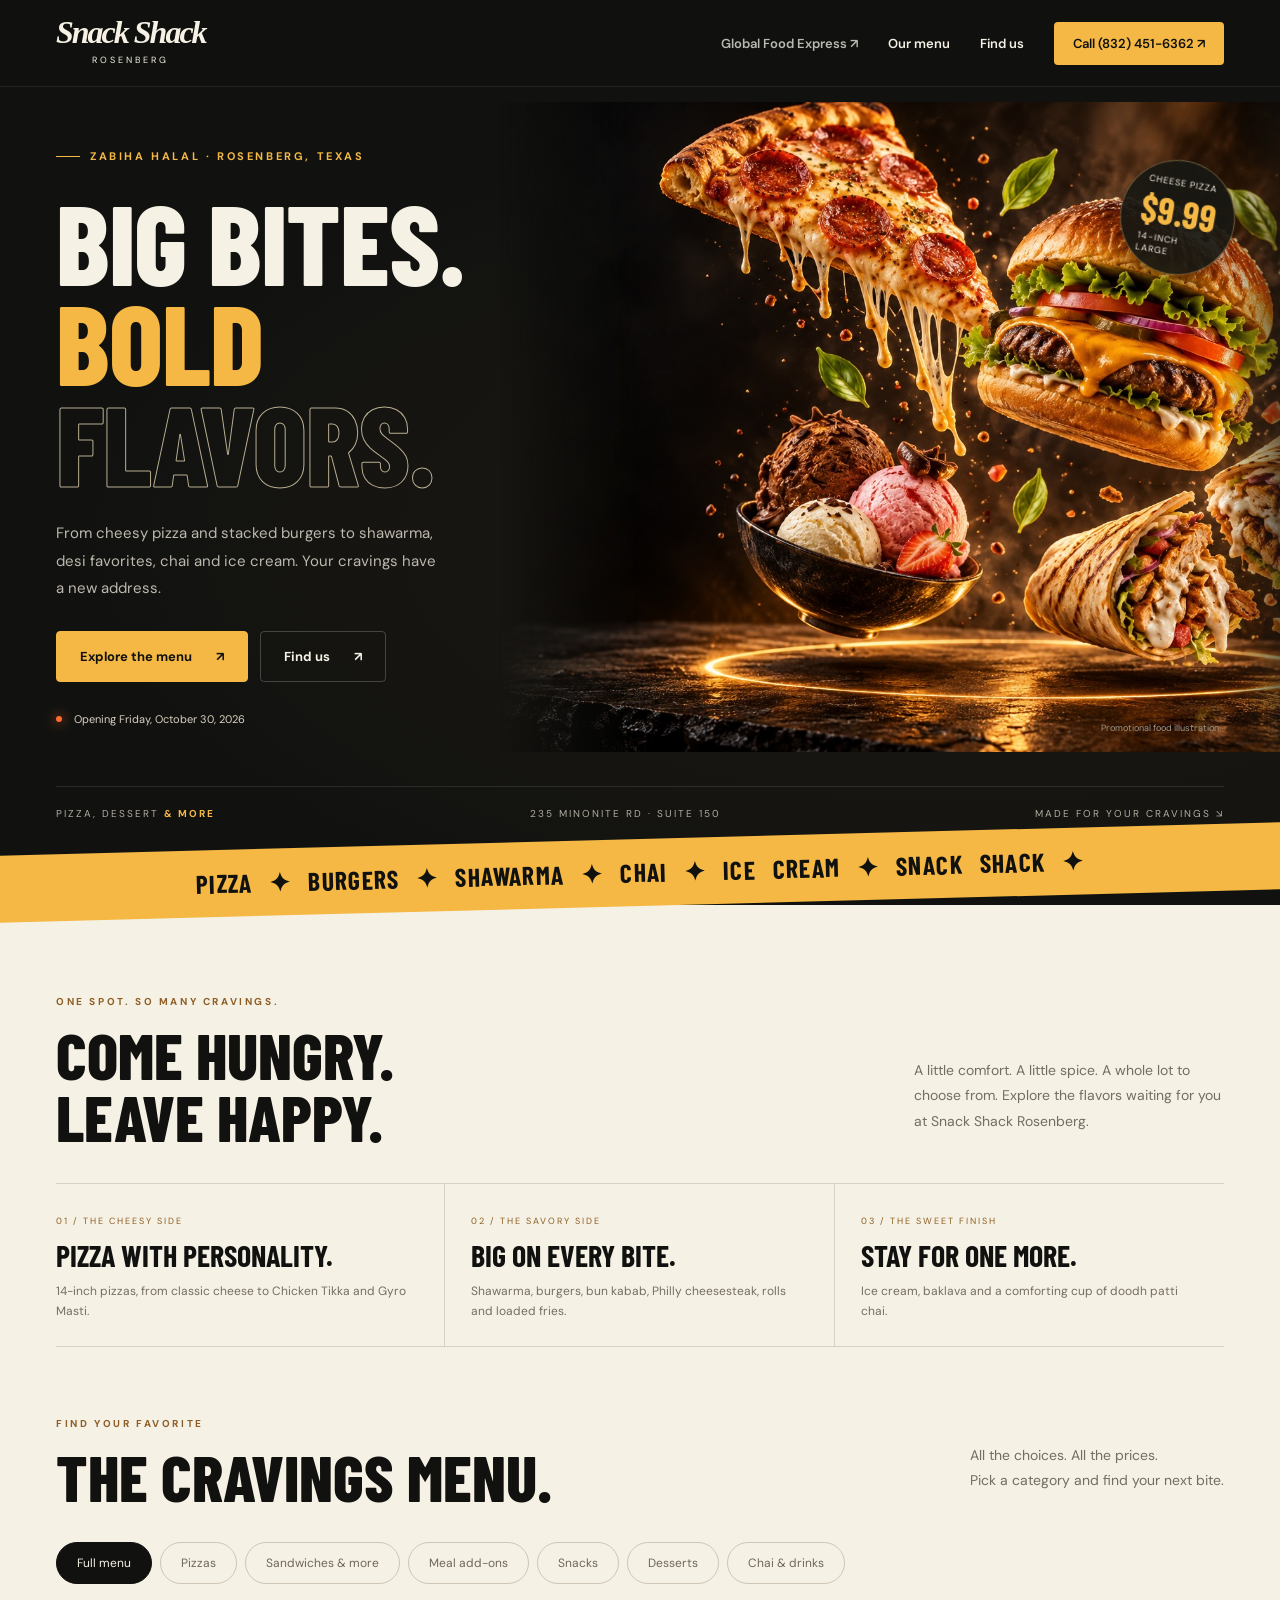
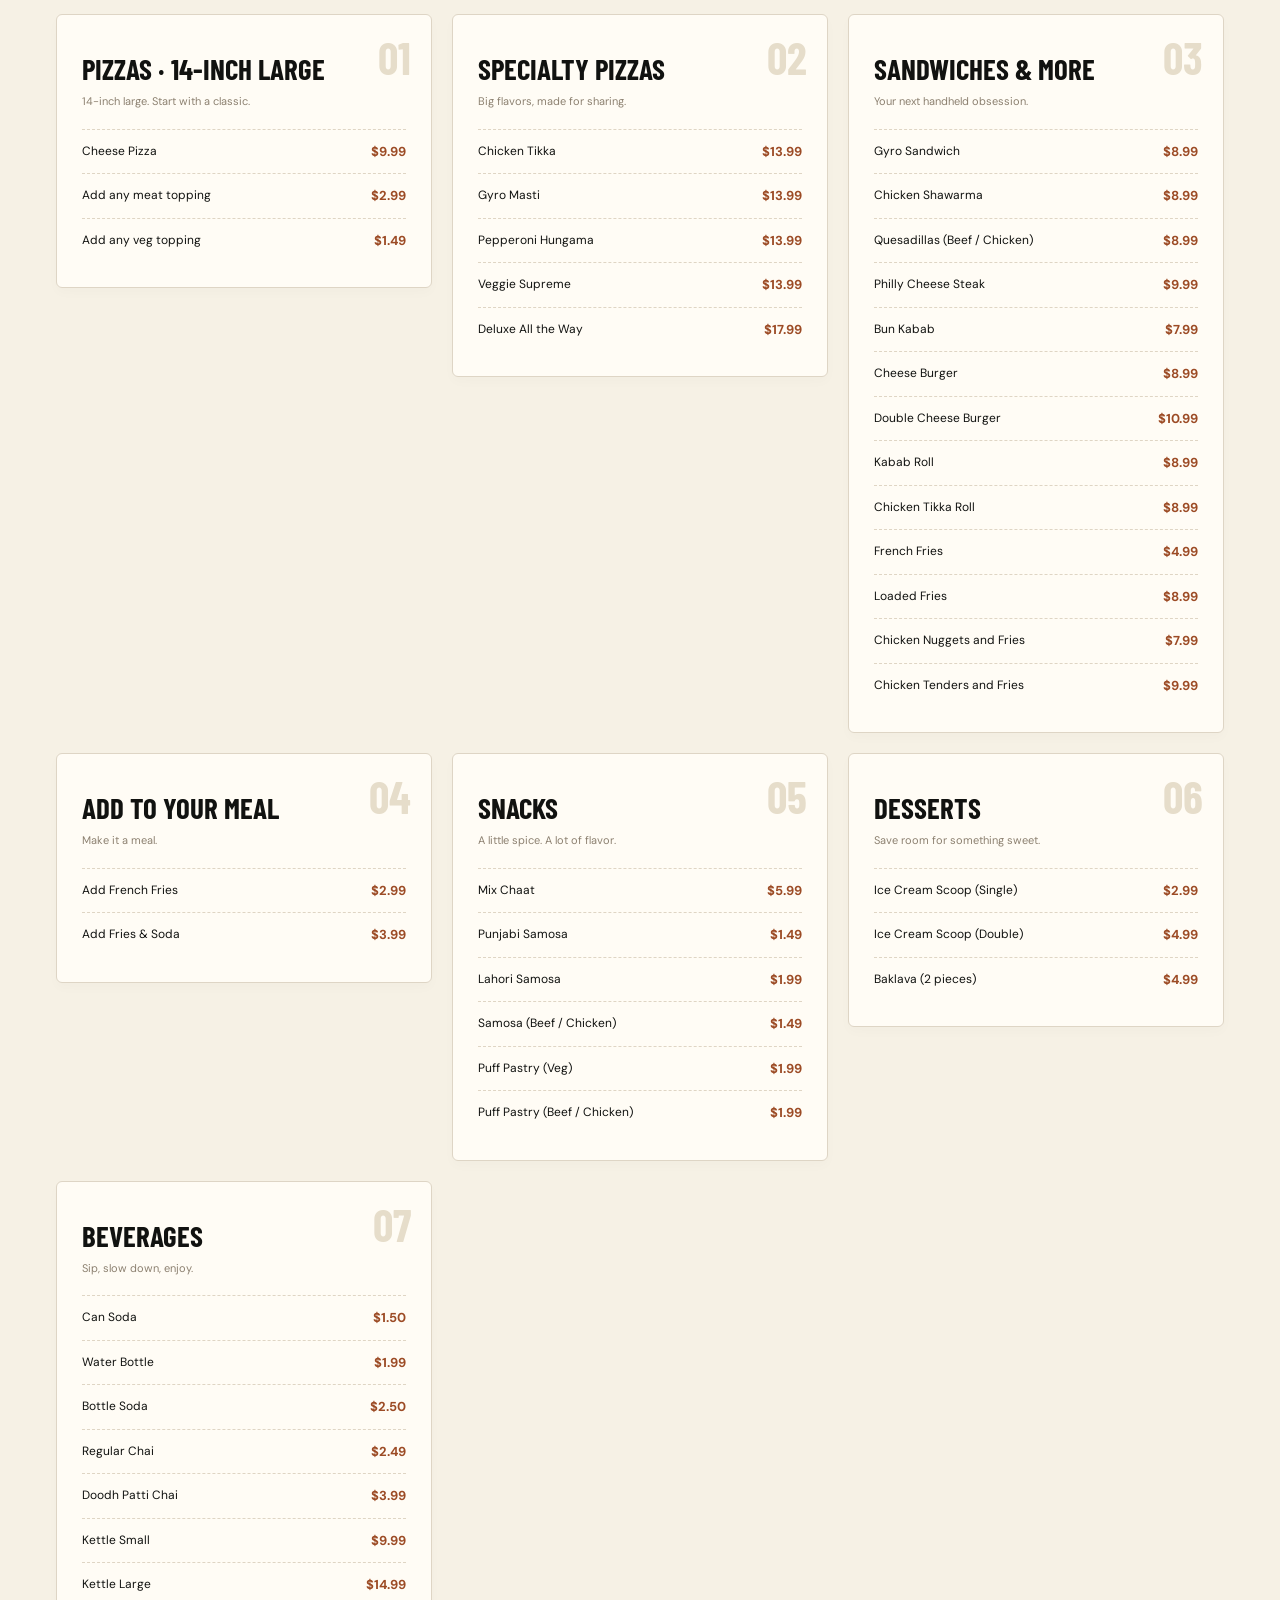
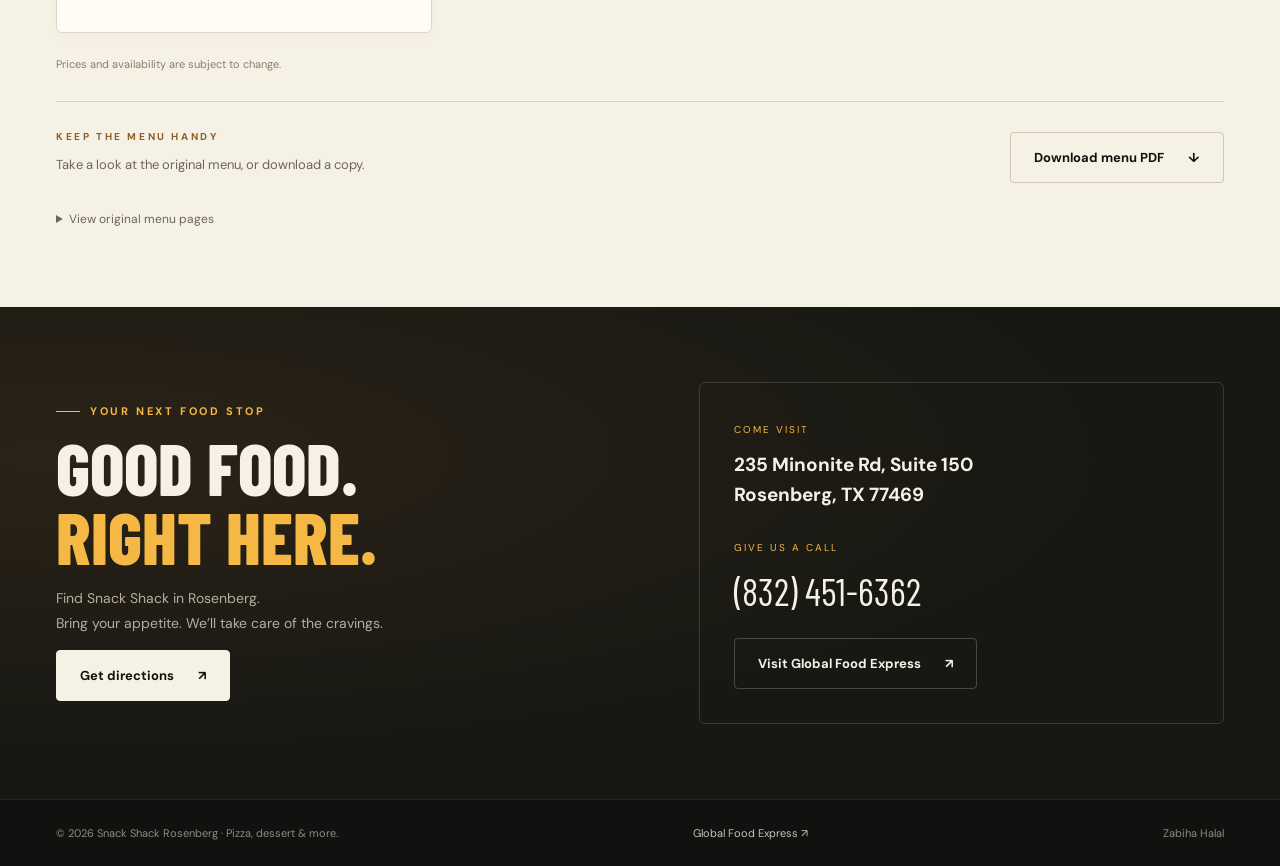
==== snackshack/index.html @ 3f856586 "Add files via upload" ====
<!doctype html><html lang="en"><head><meta charset="utf-8"><meta name="viewport" content="width=device-width,initial-scale=1"><meta name="theme-color" content="#111210"><title>Snack Shack Rosenberg | Pizza, Burgers, Shawarma & More</title><meta name="description" content="Explore Snack Shack Rosenberg: Zabiha Halal pizza, burgers, shawarma, desi snacks, chai and ice cream. View the full menu and prices at 235 Minonite Rd, Suite 150."><link rel="canonical" href="https://globalfoodexpress.com/snackshack/"><style>
@import url('https://fonts.googleapis.com/css2?family=Barlow+Condensed:wght@600;700;800;900&family=DM+Sans:wght@400;500;600;700&display=swap');
:root{--ink:#111210;--paper:#f6f1e5;--gold:#f5b844;--orange:#ff6b2c;--muted:#afa99d;--green:#174d38}*{box-sizing:border-box}html{scroll-behavior:smooth;scroll-padding-top:95px}body{overflow-x:clip;margin:0;background:var(--ink);color:var(--paper);font-family:'DM Sans',Arial,sans-serif}a{color:inherit;text-decoration:none}button{font:inherit}button,a{-webkit-tap-highlight-color:transparent}a:focus-visible,button:focus-visible{outline:3px solid var(--orange);outline-offset:4px}.wrap{max-width:1240px;margin:auto;padding:0 36px}.nav{position:sticky;top:0;z-index:20;background:#111210f5;border-bottom:1px solid #ffffff14;backdrop-filter:blur(15px)}.nav-in{height:86px;display:flex;align-items:center;justify-content:space-between;gap:24px}.brand{font-family:Georgia,serif;font-style:italic;font-weight:900;font-size:32px;line-height:.79;letter-spacing:-2px}.brand small{display:block;font:9px 'DM Sans',Arial;letter-spacing:3px;padding-top:9px;text-align:center}.nav-links{display:flex;align-items:center;gap:30px;font-size:13px;font-weight:600}.parent{color:#b8b9b0}.nav-order{background:var(--gold);color:var(--ink);padding:13px 19px;border-radius:4px}.hero{overflow:hidden;position:relative;min-height:710px;background:radial-gradient(ellipse at 75% 60%,#3b291a55,transparent 65%)}.hero-in{min-height:670px;display:grid;grid-template-columns:1fr 1.15fr;align-items:center;position:relative}.hero-copy{z-index:3;position:relative;padding:62px 0 60px;pointer-events:none}.hero-copy a{pointer-events:auto}.eyebrow{display:flex;align-items:center;gap:10px;font-size:11px;text-transform:uppercase;letter-spacing:2.6px;font-weight:700;color:var(--gold)}.eyebrow:before{content:'';width:24px;height:1px;background:currentColor}h1{font-family:'Barlow Condensed','Arial Narrow',Impact,sans-serif;font-size:clamp(72px,8.8vw,126px);font-weight:800;letter-spacing:-1px;line-height:.89;margin:28px 0}h1 em{color:var(--gold);font-style:normal}h1 .outline{color:transparent;-webkit-text-stroke:1px #fff0c8b3}.hero-copy>p{color:#bdb8ad;max-width:380px;font-size:15px;line-height:1.85;margin:24px 0 28px}.actions{display:flex;gap:12px;flex-wrap:wrap}.btn{display:inline-flex;align-items:center;justify-content:center;gap:24px;padding:16px 23px;font-weight:700;font-size:13px;border-radius:4px;border:1px solid #ffffff35;transition:transform .2s,background .2s}.btn:hover{transform:translateY(-3px)}.btn.primary{background:var(--gold);border-color:var(--gold);color:var(--ink)}.btn.light{background:var(--paper);color:var(--ink);border-color:var(--paper)}.hero-art{position:absolute;right:-95px;top:15px;width:820px;height:650px;margin:0;z-index:1;perspective:1000px}.hero-art img{width:100%;height:100%;object-fit:cover;mask-image:linear-gradient(to right,transparent,black 17%,black 88%,transparent);-webkit-mask-image:linear-gradient(to right,transparent,black 17%,black 88%,transparent);transition:transform .4s;will-change:transform}.hero-art figcaption{position:absolute;bottom:18px;right:100px;font-size:9px;color:#9e9688}.price-badge{position:absolute;right:84px;top:58px;border:1px solid #d6b77b66;background:#171712ed;padding:17px 20px;border-radius:50%;width:115px;height:115px;display:flex;align-items:center;justify-content:center;flex-direction:column;transform:rotate(10deg);z-index:4;box-shadow:0 16px 35px #0006}.price-badge small{font-size:9px;letter-spacing:1px;text-transform:uppercase}.price-badge b{font-family:'Barlow Condensed',Impact;font-size:38px;color:var(--gold)}.opening{display:flex;gap:12px;align-items:center;margin-top:30px;color:#d8d0bf;font-size:11px}.opening i{display:inline-block;width:6px;height:6px;border-radius:50%;background:var(--orange);box-shadow:0 0 12px #ff6b2c}.hero-bottom{display:flex;justify-content:space-between;border-top:1px solid #ffffff1a;padding:20px 0;color:#b1ac9f;font-size:10px;letter-spacing:2px;text-transform:uppercase}.hero-bottom strong{color:var(--gold)}.ticker{overflow:hidden;white-space:nowrap;background:var(--gold);color:var(--ink);padding:17px 0;transform:rotate(-1.5deg) scale(1.03);position:relative;z-index:4;font-family:'Barlow Condensed',Impact,sans-serif;font-size:25px;font-weight:700;word-spacing:10px;letter-spacing:1px}.ticker span{display:inline-block;min-width:100%;text-align:center}.intro{padding:90px 0 70px;background:var(--paper);color:var(--ink)}.section-head{display:flex;align-items:end;justify-content:space-between;gap:40px;margin-bottom:35px}.kicker{font-size:10px;letter-spacing:2.6px;text-transform:uppercase;color:#8d5e25;font-weight:700}.section-head h2,.visit h2{font-family:'Barlow Condensed',Impact,sans-serif;font-size:65px;font-weight:800;line-height:.96;margin:15px 0 0;text-transform:uppercase}.section-head>p{max-width:310px;color:#736d62;font-size:14px;line-height:1.8}.feature-strip{display:grid;grid-template-columns:repeat(3,1fr);border-top:1px solid #d8d0c2;border-bottom:1px solid #d8d0c2}.feature{padding:24px 26px;border-right:1px solid #d8d0c2}.feature:first-child{padding-left:0}.feature:last-child{border:0}.feature small{color:#8d5e25;letter-spacing:2px;font-size:9px}.feature h3{font-family:'Barlow Condensed',Impact;font-size:30px;margin:8px 0}.feature p{font-size:12px;color:#756e62;line-height:1.7;margin:0}.menu{background:var(--paper);color:var(--ink);padding:0 0 80px}.filters{display:flex;gap:8px;overflow:auto;padding:0 0 30px}.filter{border:1px solid #cfc6b5;white-space:nowrap;padding:12px 20px;border-radius:30px;color:#6e665a;background:transparent;cursor:pointer;font-size:12px}.filter.active{background:var(--ink);color:var(--paper);border-color:var(--ink)}.menu-grid{display:grid;grid-template-columns:repeat(3,minmax(0,1fr));gap:20px;align-items:start}.menu-card{border:1px solid #ded5c5;background:#fffcf5;padding:25px;border-radius:6px;position:relative;box-shadow:0 5px 12px #4b382805;transition:transform .25s,box-shadow .25s}.menu-card:hover{transform:translateY(-4px);box-shadow:0 16px 32px #4b382810}.card-num{font-family:'Barlow Condensed',Impact;font-size:45px;color:#e6ddca;font-weight:700;position:absolute;right:20px;top:15px}.menu-card h3{font-family:'Barlow Condensed',Impact,sans-serif;font-size:29px;line-height:1;margin:14px 40px 10px 0;text-transform:uppercase;position:relative}.card-sub{font-size:11px;color:#8c8070;margin:0 0 18px;line-height:1.6}.dish{display:flex;justify-content:space-between;gap:12px;padding:12px 0;border-top:1px dashed #dfd5c4;font-size:12px;line-height:1.5}.dish b{white-space:nowrap;color:#9c4b25;font-size:13px}.menu-note{font-size:11px;color:#8a7e6b;margin-top:24px}.originals{display:flex;align-items:center;justify-content:space-between;gap:24px;border-top:1px solid #d8d0c2;padding-top:28px;margin-top:30px}.originals p{font-size:13px;color:#6c655a}.originals .btn{border-color:#cfc6b5;color:var(--ink)}details{margin-top:25px}summary{font-size:12px;color:#6c655a;cursor:pointer}details img{width:100%;margin-top:20px;border-radius:6px}.visit{padding:75px 0;background:radial-gradient(ellipse at 5% 30%,#3e2c1b88,transparent 60%),#171813}.visit-grid{display:grid;grid-template-columns:1.1fr 1fr;gap:65px;align-items:center}.visit h2{font-size:72px}.visit h2 em{font-style:normal;color:var(--gold)}.visit p{color:#b4aea1;line-height:1.8;font-size:14px}.visit-details{padding:34px;border:1px solid #ffffff25;border-radius:6px}.visit-details small{color:var(--gold);font-size:10px;letter-spacing:2px;text-transform:uppercase}.visit-details h3{font-size:19px;line-height:1.6;margin:12px 0 24px}.visit-details .phone{font-family:'Barlow Condensed',Impact;font-size:38px;color:var(--paper);display:block;margin:12px 0 24px}.footer{padding:26px 0;border-top:1px solid #ffffff15}.footer-in{display:flex;justify-content:space-between;gap:24px;color:#8e8a7f;font-size:11px}.footer a{color:#c7c1b4}.mobile-order{display:none}[hidden]{display:none!important}@media(min-width:1500px){.hero-art{right:-55px}}@media(max-width:1000px){.hero-art{right:-210px;opacity:.8}.hero-copy{max-width:440px}.menu-grid{grid-template-columns:repeat(2,minmax(0,1fr))}.nav-links{gap:18px}.hero-in{min-height:640px}}@media(max-width:650px){.wrap{padding:0 22px}.nav-in{height:73px}.brand{font-size:27px}.nav-links>a:not(.nav-order){display:none}.nav-order{padding:11px 14px;font-size:11px}.hero{min-height:0}.hero-in{display:block;min-height:950px}.hero-copy{padding:40px 0 0;max-width:100%}.eyebrow{font-size:9px;letter-spacing:2px}h1{font-size:clamp(60px,18vw,74px);margin:23px 0;max-width:100%;white-space:nowrap}.hero-copy>p{max-width:300px;font-size:13px;margin:20px 0}.btn{padding:14px 18px;font-size:12px;gap:16px}.opening{margin-top:22px;font-size:10px}.hero-art{width:590px;height:450px;right:-126px;top:480px;opacity:1}.hero-art img{mask-image:linear-gradient(to bottom,transparent,black 15%,black 87%,transparent);-webkit-mask-image:linear-gradient(to bottom,transparent,black 15%,black 87%,transparent)}.price-badge{right:112px;top:66px;width:88px;height:88px;padding:12px}.price-badge b{font-size:29px}.price-badge small{font-size:7px}.hero-art figcaption{bottom:20px;right:140px}.hero-bottom{gap:15px;font-size:8px;letter-spacing:1px;padding:20px 0}.ticker{font-size:20px;padding:13px 0}.intro{padding:63px 0 40px}.section-head{display:block;margin-bottom:25px}.section-head h2{font-size:52px}.section-head>p{font-size:13px;max-width:100%;margin-top:20px}.feature-strip{grid-template-columns:1fr}.feature{border-right:0;border-bottom:1px solid #d8d0c2;padding:20px 0}.feature h3{font-size:27px}.feature p{font-size:12px}.menu-grid{grid-template-columns:1fr;gap:16px}.menu-card{padding:23px}.dish{font-size:13px}.originals{display:block}.originals .btn{margin-top:10px}.visit{padding:55px 0}.visit-grid{grid-template-columns:1fr;gap:25px}.visit h2{font-size:60px}.visit-details{padding:25px}.footer{padding-bottom:80px}.footer-in{display:block;line-height:2}.mobile-order{display:flex;position:fixed;bottom:0;left:0;right:0;background:var(--gold);z-index:25;justify-content:center;gap:15px;align-items:center;padding:16px;font-size:14px;font-weight:bold;color:var(--ink);padding-bottom:max(16px,env(safe-area-inset-bottom))}}@media(prefers-reduced-motion:reduce){*{scroll-behavior:auto!important;transition:none!important;animation:none!important}}
</style></head><body><header class="nav"><div class="wrap nav-in"><a class="brand" href="#" aria-label="Snack Shack Rosenberg home">Snack Shack<small>ROSENBERG</small></a><nav class="nav-links" aria-label="Main navigation"><a class="parent" href="/">Global Food Express ↗</a><a href="#menu">Our menu</a><a href="#visit">Find us</a><a class="nav-order" href="tel:+18324516362">Call (832) 451-6362 ↗</a></nav></div></header><main><section class="hero"><div class="wrap"><div class="hero-in"><div class="hero-copy"><div class="eyebrow">Zabiha Halal · Rosenberg, Texas</div><h1>BIG BITES.<br><em>BOLD</em><br><span class="outline">FLAVORS.</span></h1><p>From cheesy pizza and stacked burgers to shawarma, desi favorites, chai and ice cream. Your cravings have a new address.</p><div class="actions"><a class="btn primary" href="#menu">Explore the menu <span>↗</span></a><a class="btn" href="#visit">Find us <span>↗</span></a></div><div class="opening"><i></i> Opening Friday, October 30, 2026</div></div><figure class="hero-art" id="food-scene"><img src="assets/hero-illusion.jpg" alt="Promotional artwork of pizza, a cheeseburger, shawarma and ice cream floating above a glowing ring"><div class="price-badge"><small>Cheese pizza</small><b>$9.99</b><small>14-inch large</small></div><figcaption>Promotional food illustration</figcaption></figure></div><div class="hero-bottom"><span>Pizza, dessert <strong>& more</strong></span><span>235 Minonite Rd · Suite 150</span><span>Made for your cravings ↘</span></div></div></section><div class="ticker" aria-hidden="true"><span>PIZZA ✦ BURGERS ✦ SHAWARMA ✦ CHAI ✦ ICE CREAM ✦ SNACK SHACK ✦</span></div><section class="intro"><div class="wrap"><div class="section-head"><div><div class="kicker">One spot. So many cravings.</div><h2>COME HUNGRY.<br>LEAVE HAPPY.</h2></div><p>A little comfort. A little spice. A whole lot to choose from. Explore the flavors waiting for you at Snack Shack Rosenberg.</p></div><div class="feature-strip"><div class="feature"><small>01 / THE CHEESY SIDE</small><h3>PIZZA WITH PERSONALITY.</h3><p>14-inch pizzas, from classic cheese to Chicken Tikka and Gyro Masti.</p></div><div class="feature"><small>02 / THE SAVORY SIDE</small><h3>BIG ON EVERY BITE.</h3><p>Shawarma, burgers, bun kabab, Philly cheesesteak, rolls and loaded fries.</p></div><div class="feature"><small>03 / THE SWEET FINISH</small><h3>STAY FOR ONE MORE.</h3><p>Ice cream, baklava and a comforting cup of doodh patti chai.</p></div></div></div></section><section class="menu" id="menu"><div class="wrap"><div class="section-head"><div><div class="kicker">Find your favorite</div><h2>THE CRAVINGS MENU.</h2></div><p>All the choices. All the prices.<br>Pick a category and find your next bite.</p></div><div class="filters" aria-label="Filter menu"><button type="button" class="filter active" data-filter="all" aria-pressed="true">Full menu</button><button type="button" class="filter " data-filter="pizza" aria-pressed="false">Pizzas</button><button type="button" class="filter " data-filter="sandwich" aria-pressed="false">Sandwiches & more</button><button type="button" class="filter " data-filter="sides" aria-pressed="false">Meal add-ons</button><button type="button" class="filter " data-filter="snacks" aria-pressed="false">Snacks</button><button type="button" class="filter " data-filter="dessert" aria-pressed="false">Desserts</button><button type="button" class="filter " data-filter="drinks" aria-pressed="false">Chai & drinks</button></div><div class="menu-grid"><article class="menu-card" data-category="pizza"><div class="card-num">01</div><h3>Pizzas · 14-inch large</h3><p class="card-sub">14-inch large. Start with a classic.</p><div class="dish-list"><div class="dish"><span>Cheese Pizza</span><b>$9.99</b></div><div class="dish"><span>Add any meat topping</span><b>$2.99</b></div><div class="dish"><span>Add any veg topping</span><b>$1.49</b></div></div></article><article class="menu-card" data-category="pizza"><div class="card-num">02</div><h3>Specialty Pizzas</h3><p class="card-sub">Big flavors, made for sharing.</p><div class="dish-list"><div class="dish"><span>Chicken Tikka</span><b>$13.99</b></div><div class="dish"><span>Gyro Masti</span><b>$13.99</b></div><div class="dish"><span>Pepperoni Hungama</span><b>$13.99</b></div><div class="dish"><span>Veggie Supreme</span><b>$13.99</b></div><div class="dish"><span>Deluxe All the Way</span><b>$17.99</b></div></div></article><article class="menu-card" data-category="sandwich"><div class="card-num">03</div><h3>Sandwiches &amp; More</h3><p class="card-sub">Your next handheld obsession.</p><div class="dish-list"><div class="dish"><span>Gyro Sandwich</span><b>$8.99</b></div><div class="dish"><span>Chicken Shawarma</span><b>$8.99</b></div><div class="dish"><span>Quesadillas (Beef / Chicken)</span><b>$8.99</b></div><div class="dish"><span>Philly Cheese Steak</span><b>$9.99</b></div><div class="dish"><span>Bun Kabab</span><b>$7.99</b></div><div class="dish"><span>Cheese Burger</span><b>$8.99</b></div><div class="dish"><span>Double Cheese Burger</span><b>$10.99</b></div><div class="dish"><span>Kabab Roll</span><b>$8.99</b></div><div class="dish"><span>Chicken Tikka Roll</span><b>$8.99</b></div><div class="dish"><span>French Fries</span><b>$4.99</b></div><div class="dish"><span>Loaded Fries</span><b>$8.99</b></div><div class="dish"><span>Chicken Nuggets and Fries</span><b>$7.99</b></div><div class="dish"><span>Chicken Tenders and Fries</span><b>$9.99</b></div></div></article><article class="menu-card" data-category="sides"><div class="card-num">04</div><h3>Add to Your Meal</h3><p class="card-sub">Make it a meal.</p><div class="dish-list"><div class="dish"><span>Add French Fries</span><b>$2.99</b></div><div class="dish"><span>Add Fries &amp; Soda</span><b>$3.99</b></div></div></article><article class="menu-card" data-category="snacks"><div class="card-num">05</div><h3>Snacks</h3><p class="card-sub">A little spice. A lot of flavor.</p><div class="dish-list"><div class="dish"><span>Mix Chaat</span><b>$5.99</b></div><div class="dish"><span>Punjabi Samosa</span><b>$1.49</b></div><div class="dish"><span>Lahori Samosa</span><b>$1.99</b></div><div class="dish"><span>Samosa (Beef / Chicken)</span><b>$1.49</b></div><div class="dish"><span>Puff Pastry (Veg)</span><b>$1.99</b></div><div class="dish"><span>Puff Pastry (Beef / Chicken)</span><b>$1.99</b></div></div></article><article class="menu-card" data-category="dessert"><div class="card-num">06</div><h3>Desserts</h3><p class="card-sub">Save room for something sweet.</p><div class="dish-list"><div class="dish"><span>Ice Cream Scoop (Single)</span><b>$2.99</b></div><div class="dish"><span>Ice Cream Scoop (Double)</span><b>$4.99</b></div><div class="dish"><span>Baklava (2 pieces)</span><b>$4.99</b></div></div></article><article class="menu-card" data-category="drinks"><div class="card-num">07</div><h3>Beverages</h3><p class="card-sub">Sip, slow down, enjoy.</p><div class="dish-list"><div class="dish"><span>Can Soda</span><b>$1.50</b></div><div class="dish"><span>Water Bottle</span><b>$1.99</b></div><div class="dish"><span>Bottle Soda</span><b>$2.50</b></div><div class="dish"><span>Regular Chai</span><b>$2.49</b></div><div class="dish"><span>Doodh Patti Chai</span><b>$3.99</b></div><div class="dish"><span>Kettle Small</span><b>$9.99</b></div><div class="dish"><span>Kettle Large</span><b>$14.99</b></div></div></article></div><p class="menu-note">Prices and availability are subject to change.</p><div class="originals"><div><div class="kicker">Keep the menu handy</div><p>Take a look at the original menu, or download a copy.</p></div><a class="btn" href="assets/Snack_Shack_Menu.pdf" download>Download menu PDF <span>↓</span></a></div><details><summary>View original menu pages</summary><a href="assets/menu-main.jpg"><img loading="lazy" src="assets/menu-main.jpg" alt="Original pizza and sandwich menu with prices"></a><a href="assets/menu-desserts.jpg"><img loading="lazy" src="assets/menu-desserts.jpg" alt="Original dessert, snack and beverage menu with prices"></a></details></div></section><section class="visit" id="visit"><div class="wrap visit-grid"><div><div class="eyebrow">Your next food stop</div><h2>GOOD FOOD.<br><em>RIGHT HERE.</em></h2><p>Find Snack Shack in Rosenberg.<br>Bring your appetite. We’ll take care of the cravings.</p><a class="btn light" href="https://www.google.com/maps/search/?api=1&amp;query=235+Minonite+Rd+Ste+150+Rosenberg+TX+77469" target="_blank" rel="noopener">Get directions <span>↗</span></a></div><div class="visit-details"><small>Come visit</small><h3>235 Minonite Rd, Suite 150<br>Rosenberg, TX 77469</h3><small>Give us a call</small><a class="phone" href="tel:+18324516362">(832) 451-6362</a><a class="btn" href="/">Visit Global Food Express <span>↗</span></a></div></div></section></main><footer class="footer"><div class="wrap footer-in"><span>© 2026 Snack Shack Rosenberg · Pizza, dessert & more.</span><a href="/">Global Food Express ↗</a><span>Zabiha Halal</span></div></footer><a class="mobile-order" href="tel:+18324516362">Call Snack Shack <span>↗ (832) 451-6362</span></a><script>document.querySelectorAll('[data-filter]').forEach(b=>b.addEventListener('click',()=>{document.querySelectorAll('[data-filter]').forEach(x=>{x.classList.toggle('active',x===b);x.setAttribute('aria-pressed',String(x===b))});document.querySelectorAll('[data-category]').forEach(x=>x.hidden=b.dataset.filter!=='all'&&x.dataset.category!==b.dataset.filter)}));if(matchMedia('(pointer:fine) and (prefers-reduced-motion:no-preference)').matches){const scene=document.querySelector('#food-scene'),im=scene.querySelector('img');scene.addEventListener('pointermove',e=>{const r=scene.getBoundingClientRect(),x=(e.clientX-r.left)/r.width-.5,y=(e.clientY-r.top)/r.height-.5;im.style.transform=`rotateY(${x*5}deg) rotateX(${-y*5}deg) scale(1.025)`});scene.addEventListener('pointerleave',()=>im.style.transform='')}</script></body></html>
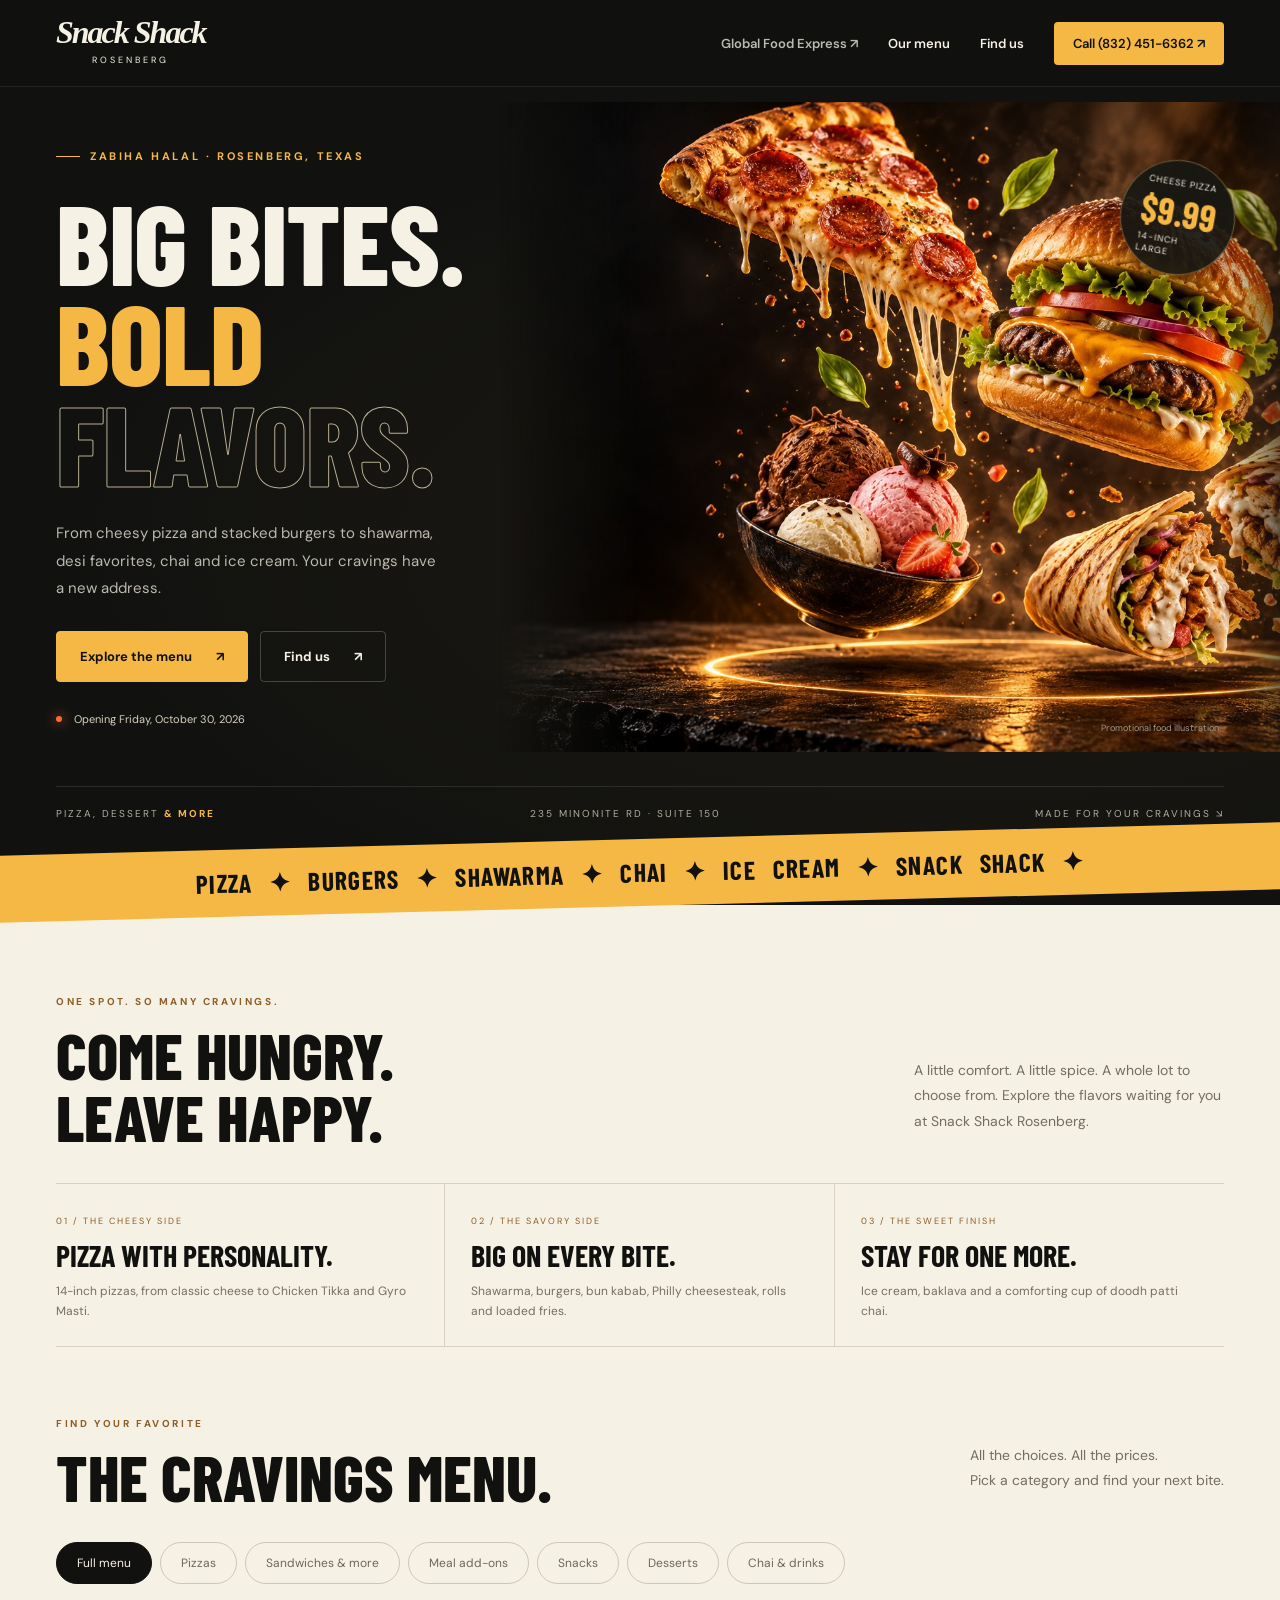
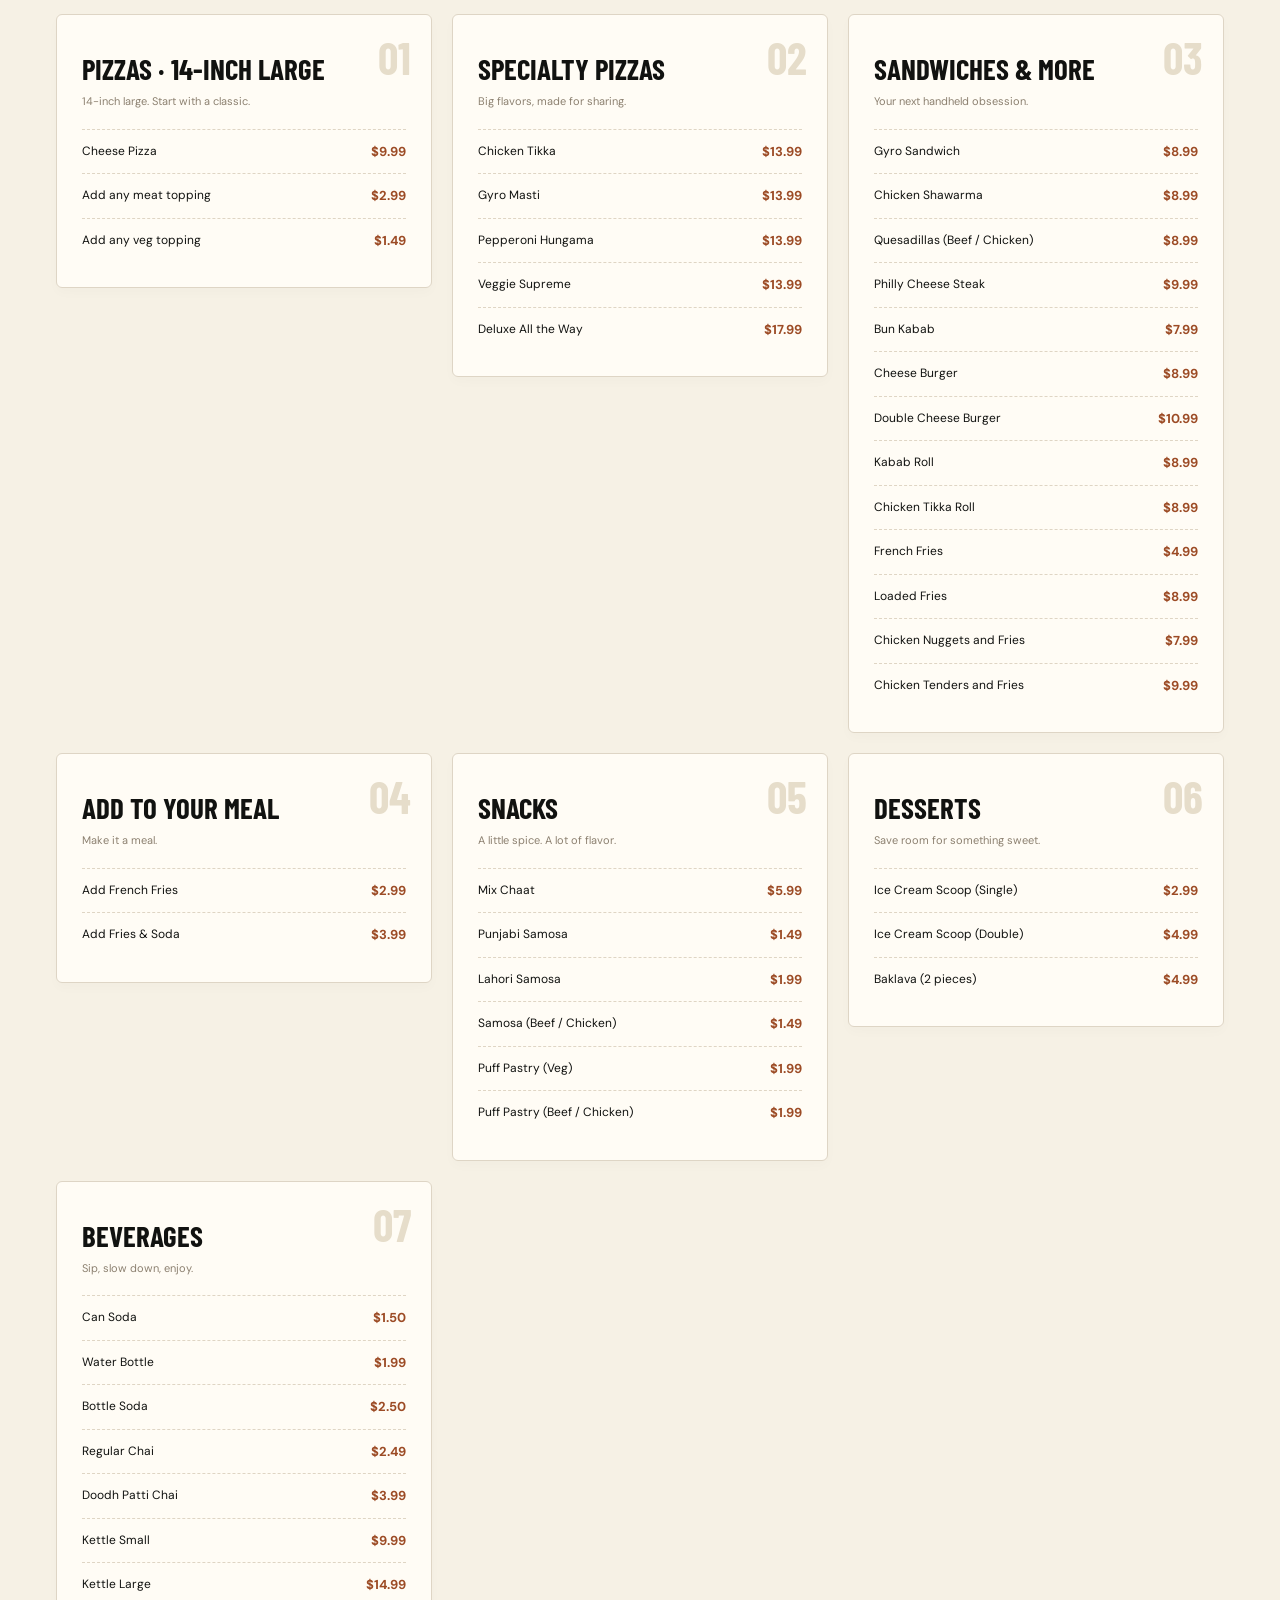
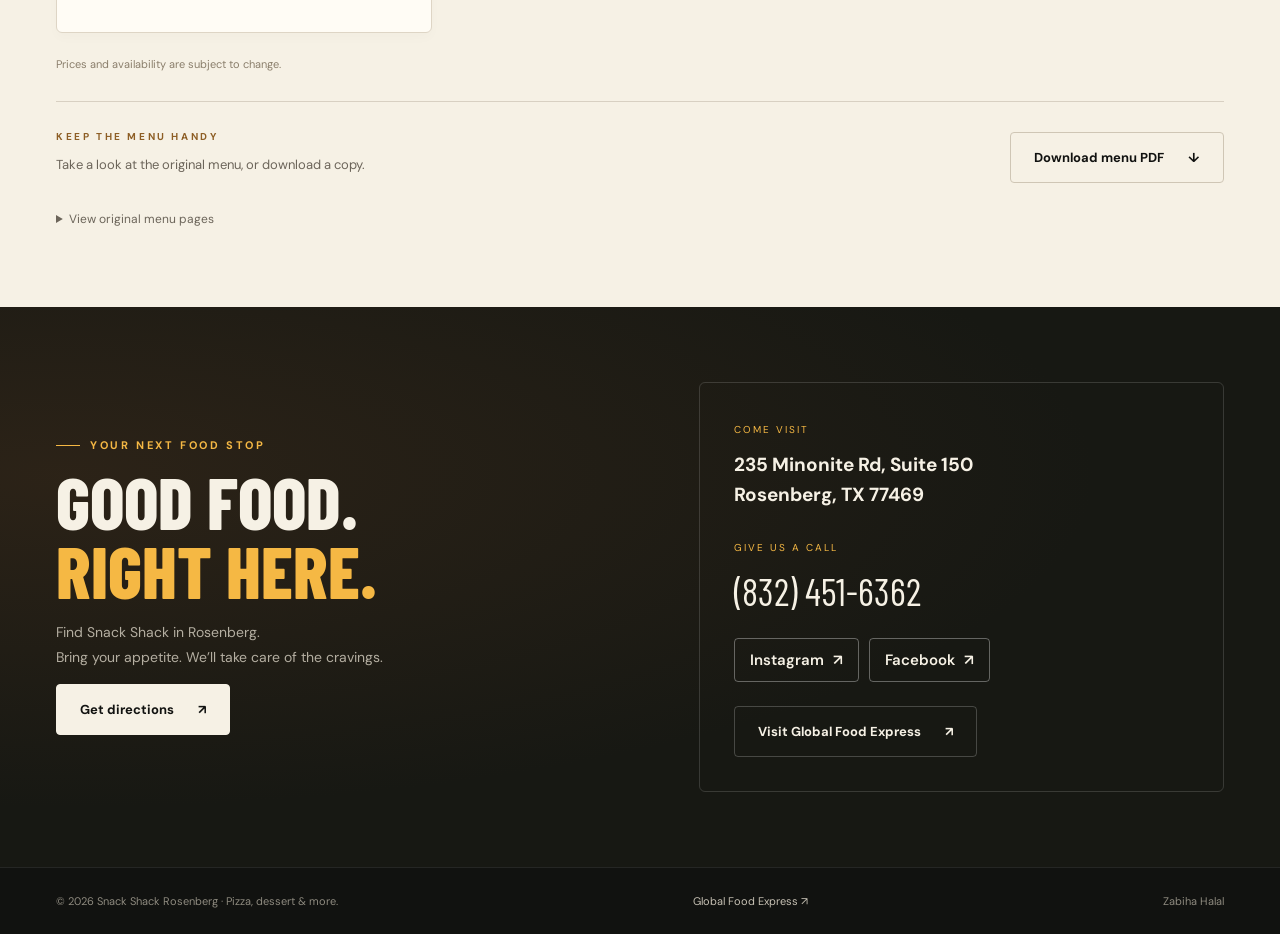
==== commit bf7869f8: "Add files via upload" ====
--- a/snackshack/index.html
+++ b/snackshack/index.html
@@ -1,4 +1,7 @@
 <!doctype html><html lang="en"><head><meta charset="utf-8"><meta name="viewport" content="width=device-width,initial-scale=1"><meta name="theme-color" content="#111210"><title>Snack Shack Rosenberg | Pizza, Burgers, Shawarma & More</title><meta name="description" content="Explore Snack Shack Rosenberg: Zabiha Halal pizza, burgers, shawarma, desi snacks, chai and ice cream. View the full menu and prices at 235 Minonite Rd, Suite 150."><link rel="canonical" href="https://globalfoodexpress.com/snackshack/"><style>
 @import url('https://fonts.googleapis.com/css2?family=Barlow+Condensed:wght@600;700;800;900&family=DM+Sans:wght@400;500;600;700&display=swap');
 :root{--ink:#111210;--paper:#f6f1e5;--gold:#f5b844;--orange:#ff6b2c;--muted:#afa99d;--green:#174d38}*{box-sizing:border-box}html{scroll-behavior:smooth;scroll-padding-top:95px}body{overflow-x:clip;margin:0;background:var(--ink);color:var(--paper);font-family:'DM Sans',Arial,sans-serif}a{color:inherit;text-decoration:none}button{font:inherit}button,a{-webkit-tap-highlight-color:transparent}a:focus-visible,button:focus-visible{outline:3px solid var(--orange);outline-offset:4px}.wrap{max-width:1240px;margin:auto;padding:0 36px}.nav{position:sticky;top:0;z-index:20;background:#111210f5;border-bottom:1px solid #ffffff14;backdrop-filter:blur(15px)}.nav-in{height:86px;display:flex;align-items:center;justify-content:space-between;gap:24px}.brand{font-family:Georgia,serif;font-style:italic;font-weight:900;font-size:32px;line-height:.79;letter-spacing:-2px}.brand small{display:block;font:9px 'DM Sans',Arial;letter-spacing:3px;padding-top:9px;text-align:center}.nav-links{display:flex;align-items:center;gap:30px;font-size:13px;font-weight:600}.parent{color:#b8b9b0}.nav-order{background:var(--gold);color:var(--ink);padding:13px 19px;border-radius:4px}.hero{overflow:hidden;position:relative;min-height:710px;background:radial-gradient(ellipse at 75% 60%,#3b291a55,transparent 65%)}.hero-in{min-height:670px;display:grid;grid-template-columns:1fr 1.15fr;align-items:center;position:relative}.hero-copy{z-index:3;position:relative;padding:62px 0 60px;pointer-events:none}.hero-copy a{pointer-events:auto}.eyebrow{display:flex;align-items:center;gap:10px;font-size:11px;text-transform:uppercase;letter-spacing:2.6px;font-weight:700;color:var(--gold)}.eyebrow:before{content:'';width:24px;height:1px;background:currentColor}h1{font-family:'Barlow Condensed','Arial Narrow',Impact,sans-serif;font-size:clamp(72px,8.8vw,126px);font-weight:800;letter-spacing:-1px;line-height:.89;margin:28px 0}h1 em{color:var(--gold);font-style:normal}h1 .outline{color:transparent;-webkit-text-stroke:1px #fff0c8b3}.hero-copy>p{color:#bdb8ad;max-width:380px;font-size:15px;line-height:1.85;margin:24px 0 28px}.actions{display:flex;gap:12px;flex-wrap:wrap}.btn{display:inline-flex;align-items:center;justify-content:center;gap:24px;padding:16px 23px;font-weight:700;font-size:13px;border-radius:4px;border:1px solid #ffffff35;transition:transform .2s,background .2s}.btn:hover{transform:translateY(-3px)}.btn.primary{background:var(--gold);border-color:var(--gold);color:var(--ink)}.btn.light{background:var(--paper);color:var(--ink);border-color:var(--paper)}.hero-art{position:absolute;right:-95px;top:15px;width:820px;height:650px;margin:0;z-index:1;perspective:1000px}.hero-art img{width:100%;height:100%;object-fit:cover;mask-image:linear-gradient(to right,transparent,black 17%,black 88%,transparent);-webkit-mask-image:linear-gradient(to right,transparent,black 17%,black 88%,transparent);transition:transform .4s;will-change:transform}.hero-art figcaption{position:absolute;bottom:18px;right:100px;font-size:9px;color:#9e9688}.price-badge{position:absolute;right:84px;top:58px;border:1px solid #d6b77b66;background:#171712ed;padding:17px 20px;border-radius:50%;width:115px;height:115px;display:flex;align-items:center;justify-content:center;flex-direction:column;transform:rotate(10deg);z-index:4;box-shadow:0 16px 35px #0006}.price-badge small{font-size:9px;letter-spacing:1px;text-transform:uppercase}.price-badge b{font-family:'Barlow Condensed',Impact;font-size:38px;color:var(--gold)}.opening{display:flex;gap:12px;align-items:center;margin-top:30px;color:#d8d0bf;font-size:11px}.opening i{display:inline-block;width:6px;height:6px;border-radius:50%;background:var(--orange);box-shadow:0 0 12px #ff6b2c}.hero-bottom{display:flex;justify-content:space-between;border-top:1px solid #ffffff1a;padding:20px 0;color:#b1ac9f;font-size:10px;letter-spacing:2px;text-transform:uppercase}.hero-bottom strong{color:var(--gold)}.ticker{overflow:hidden;white-space:nowrap;background:var(--gold);color:var(--ink);padding:17px 0;transform:rotate(-1.5deg) scale(1.03);position:relative;z-index:4;font-family:'Barlow Condensed',Impact,sans-serif;font-size:25px;font-weight:700;word-spacing:10px;letter-spacing:1px}.ticker span{display:inline-block;min-width:100%;text-align:center}.intro{padding:90px 0 70px;background:var(--paper);color:var(--ink)}.section-head{display:flex;align-items:end;justify-content:space-between;gap:40px;margin-bottom:35px}.kicker{font-size:10px;letter-spacing:2.6px;text-transform:uppercase;color:#8d5e25;font-weight:700}.section-head h2,.visit h2{font-family:'Barlow Condensed',Impact,sans-serif;font-size:65px;font-weight:800;line-height:.96;margin:15px 0 0;text-transform:uppercase}.section-head>p{max-width:310px;color:#736d62;font-size:14px;line-height:1.8}.feature-strip{display:grid;grid-template-columns:repeat(3,1fr);border-top:1px solid #d8d0c2;border-bottom:1px solid #d8d0c2}.feature{padding:24px 26px;border-right:1px solid #d8d0c2}.feature:first-child{padding-left:0}.feature:last-child{border:0}.feature small{color:#8d5e25;letter-spacing:2px;font-size:9px}.feature h3{font-family:'Barlow Condensed',Impact;font-size:30px;margin:8px 0}.feature p{font-size:12px;color:#756e62;line-height:1.7;margin:0}.menu{background:var(--paper);color:var(--ink);padding:0 0 80px}.filters{display:flex;gap:8px;overflow:auto;padding:0 0 30px}.filter{border:1px solid #cfc6b5;white-space:nowrap;padding:12px 20px;border-radius:30px;color:#6e665a;background:transparent;cursor:pointer;font-size:12px}.filter.active{background:var(--ink);color:var(--paper);border-color:var(--ink)}.menu-grid{display:grid;grid-template-columns:repeat(3,minmax(0,1fr));gap:20px;align-items:start}.menu-card{border:1px solid #ded5c5;background:#fffcf5;padding:25px;border-radius:6px;position:relative;box-shadow:0 5px 12px #4b382805;transition:transform .25s,box-shadow .25s}.menu-card:hover{transform:translateY(-4px);box-shadow:0 16px 32px #4b382810}.card-num{font-family:'Barlow Condensed',Impact;font-size:45px;color:#e6ddca;font-weight:700;position:absolute;right:20px;top:15px}.menu-card h3{font-family:'Barlow Condensed',Impact,sans-serif;font-size:29px;line-height:1;margin:14px 40px 10px 0;text-transform:uppercase;position:relative}.card-sub{font-size:11px;color:#8c8070;margin:0 0 18px;line-height:1.6}.dish{display:flex;justify-content:space-between;gap:12px;padding:12px 0;border-top:1px dashed #dfd5c4;font-size:12px;line-height:1.5}.dish b{white-space:nowrap;color:#9c4b25;font-size:13px}.menu-note{font-size:11px;color:#8a7e6b;margin-top:24px}.originals{display:flex;align-items:center;justify-content:space-between;gap:24px;border-top:1px solid #d8d0c2;padding-top:28px;margin-top:30px}.originals p{font-size:13px;color:#6c655a}.originals .btn{border-color:#cfc6b5;color:var(--ink)}details{margin-top:25px}summary{font-size:12px;color:#6c655a;cursor:pointer}details img{width:100%;margin-top:20px;border-radius:6px}.visit{padding:75px 0;background:radial-gradient(ellipse at 5% 30%,#3e2c1b88,transparent 60%),#171813}.visit-grid{display:grid;grid-template-columns:1.1fr 1fr;gap:65px;align-items:center}.visit h2{font-size:72px}.visit h2 em{font-style:normal;color:var(--gold)}.visit p{color:#b4aea1;line-height:1.8;font-size:14px}.visit-details{padding:34px;border:1px solid #ffffff25;border-radius:6px}.visit-details small{color:var(--gold);font-size:10px;letter-spacing:2px;text-transform:uppercase}.visit-details h3{font-size:19px;line-height:1.6;margin:12px 0 24px}.visit-details .phone{font-family:'Barlow Condensed',Impact;font-size:38px;color:var(--paper);display:block;margin:12px 0 24px}.footer{padding:26px 0;border-top:1px solid #ffffff15}.footer-in{display:flex;justify-content:space-between;gap:24px;color:#8e8a7f;font-size:11px}.footer a{color:#c7c1b4}.mobile-order{display:none}[hidden]{display:none!important}@media(min-width:1500px){.hero-art{right:-55px}}@media(max-width:1000px){.hero-art{right:-210px;opacity:.8}.hero-copy{max-width:440px}.menu-grid{grid-template-columns:repeat(2,minmax(0,1fr))}.nav-links{gap:18px}.hero-in{min-height:640px}}@media(max-width:650px){.wrap{padding:0 22px}.nav-in{height:73px}.brand{font-size:27px}.nav-links>a:not(.nav-order){display:none}.nav-order{padding:11px 14px;font-size:11px}.hero{min-height:0}.hero-in{display:block;min-height:950px}.hero-copy{padding:40px 0 0;max-width:100%}.eyebrow{font-size:9px;letter-spacing:2px}h1{font-size:clamp(60px,18vw,74px);margin:23px 0;max-width:100%;white-space:nowrap}.hero-copy>p{max-width:300px;font-size:13px;margin:20px 0}.btn{padding:14px 18px;font-size:12px;gap:16px}.opening{margin-top:22px;font-size:10px}.hero-art{width:590px;height:450px;right:-126px;top:480px;opacity:1}.hero-art img{mask-image:linear-gradient(to bottom,transparent,black 15%,black 87%,transparent);-webkit-mask-image:linear-gradient(to bottom,transparent,black 15%,black 87%,transparent)}.price-badge{right:112px;top:66px;width:88px;height:88px;padding:12px}.price-badge b{font-size:29px}.price-badge small{font-size:7px}.hero-art figcaption{bottom:20px;right:140px}.hero-bottom{gap:15px;font-size:8px;letter-spacing:1px;padding:20px 0}.ticker{font-size:20px;padding:13px 0}.intro{padding:63px 0 40px}.section-head{display:block;margin-bottom:25px}.section-head h2{font-size:52px}.section-head>p{font-size:13px;max-width:100%;margin-top:20px}.feature-strip{grid-template-columns:1fr}.feature{border-right:0;border-bottom:1px solid #d8d0c2;padding:20px 0}.feature h3{font-size:27px}.feature p{font-size:12px}.menu-grid{grid-template-columns:1fr;gap:16px}.menu-card{padding:23px}.dish{font-size:13px}.originals{display:block}.originals .btn{margin-top:10px}.visit{padding:55px 0}.visit-grid{grid-template-columns:1fr;gap:25px}.visit h2{font-size:60px}.visit-details{padding:25px}.footer{padding-bottom:80px}.footer-in{display:block;line-height:2}.mobile-order{display:flex;position:fixed;bottom:0;left:0;right:0;background:var(--gold);z-index:25;justify-content:center;gap:15px;align-items:center;padding:16px;font-size:14px;font-weight:bold;color:var(--ink);padding-bottom:max(16px,env(safe-area-inset-bottom))}}@media(prefers-reduced-motion:reduce){*{scroll-behavior:auto!important;transition:none!important;animation:none!important}}
-</style></head><body><header class="nav"><div class="wrap nav-in"><a class="brand" href="#" aria-label="Snack Shack Rosenberg home">Snack Shack<small>ROSENBERG</small></a><nav class="nav-links" aria-label="Main navigation"><a class="parent" href="/">Global Food Express ↗</a><a href="#menu">Our menu</a><a href="#visit">Find us</a><a class="nav-order" href="tel:+18324516362">Call (832) 451-6362 ↗</a></nav></div></header><main><section class="hero"><div class="wrap"><div class="hero-in"><div class="hero-copy"><div class="eyebrow">Zabiha Halal · Rosenberg, Texas</div><h1>BIG BITES.<br><em>BOLD</em><br><span class="outline">FLAVORS.</span></h1><p>From cheesy pizza and stacked burgers to shawarma, desi favorites, chai and ice cream. Your cravings have a new address.</p><div class="actions"><a class="btn primary" href="#menu">Explore the menu <span>↗</span></a><a class="btn" href="#visit">Find us <span>↗</span></a></div><div class="opening"><i></i> Opening Friday, October 30, 2026</div></div><figure class="hero-art" id="food-scene"><img src="assets/hero-illusion.jpg" alt="Promotional artwork of pizza, a cheeseburger, shawarma and ice cream floating above a glowing ring"><div class="price-badge"><small>Cheese pizza</small><b>$9.99</b><small>14-inch large</small></div><figcaption>Promotional food illustration</figcaption></figure></div><div class="hero-bottom"><span>Pizza, dessert <strong>& more</strong></span><span>235 Minonite Rd · Suite 150</span><span>Made for your cravings ↘</span></div></div></section><div class="ticker" aria-hidden="true"><span>PIZZA ✦ BURGERS ✦ SHAWARMA ✦ CHAI ✦ ICE CREAM ✦ SNACK SHACK ✦</span></div><section class="intro"><div class="wrap"><div class="section-head"><div><div class="kicker">One spot. So many cravings.</div><h2>COME HUNGRY.<br>LEAVE HAPPY.</h2></div><p>A little comfort. A little spice. A whole lot to choose from. Explore the flavors waiting for you at Snack Shack Rosenberg.</p></div><div class="feature-strip"><div class="feature"><small>01 / THE CHEESY SIDE</small><h3>PIZZA WITH PERSONALITY.</h3><p>14-inch pizzas, from classic cheese to Chicken Tikka and Gyro Masti.</p></div><div class="feature"><small>02 / THE SAVORY SIDE</small><h3>BIG ON EVERY BITE.</h3><p>Shawarma, burgers, bun kabab, Philly cheesesteak, rolls and loaded fries.</p></div><div class="feature"><small>03 / THE SWEET FINISH</small><h3>STAY FOR ONE MORE.</h3><p>Ice cream, baklava and a comforting cup of doodh patti chai.</p></div></div></div></section><section class="menu" id="menu"><div class="wrap"><div class="section-head"><div><div class="kicker">Find your favorite</div><h2>THE CRAVINGS MENU.</h2></div><p>All the choices. All the prices.<br>Pick a category and find your next bite.</p></div><div class="filters" aria-label="Filter menu"><button type="button" class="filter active" data-filter="all" aria-pressed="true">Full menu</button><button type="button" class="filter " data-filter="pizza" aria-pressed="false">Pizzas</button><button type="button" class="filter " data-filter="sandwich" aria-pressed="false">Sandwiches & more</button><button type="button" class="filter " data-filter="sides" aria-pressed="false">Meal add-ons</button><button type="button" class="filter " data-filter="snacks" aria-pressed="false">Snacks</button><button type="button" class="filter " data-filter="dessert" aria-pressed="false">Desserts</button><button type="button" class="filter " data-filter="drinks" aria-pressed="false">Chai & drinks</button></div><div class="menu-grid"><article class="menu-card" data-category="pizza"><div class="card-num">01</div><h3>Pizzas · 14-inch large</h3><p class="card-sub">14-inch large. Start with a classic.</p><div class="dish-list"><div class="dish"><span>Cheese Pizza</span><b>$9.99</b></div><div class="dish"><span>Add any meat topping</span><b>$2.99</b></div><div class="dish"><span>Add any veg topping</span><b>$1.49</b></div></div></article><article class="menu-card" data-category="pizza"><div class="card-num">02</div><h3>Specialty Pizzas</h3><p class="card-sub">Big flavors, made for sharing.</p><div class="dish-list"><div class="dish"><span>Chicken Tikka</span><b>$13.99</b></div><div class="dish"><span>Gyro Masti</span><b>$13.99</b></div><div class="dish"><span>Pepperoni Hungama</span><b>$13.99</b></div><div class="dish"><span>Veggie Supreme</span><b>$13.99</b></div><div class="dish"><span>Deluxe All the Way</span><b>$17.99</b></div></div></article><article class="menu-card" data-category="sandwich"><div class="card-num">03</div><h3>Sandwiches &amp; More</h3><p class="card-sub">Your next handheld obsession.</p><div class="dish-list"><div class="dish"><span>Gyro Sandwich</span><b>$8.99</b></div><div class="dish"><span>Chicken Shawarma</span><b>$8.99</b></div><div class="dish"><span>Quesadillas (Beef / Chicken)</span><b>$8.99</b></div><div class="dish"><span>Philly Cheese Steak</span><b>$9.99</b></div><div class="dish"><span>Bun Kabab</span><b>$7.99</b></div><div class="dish"><span>Cheese Burger</span><b>$8.99</b></div><div class="dish"><span>Double Cheese Burger</span><b>$10.99</b></div><div class="dish"><span>Kabab Roll</span><b>$8.99</b></div><div class="dish"><span>Chicken Tikka Roll</span><b>$8.99</b></div><div class="dish"><span>French Fries</span><b>$4.99</b></div><div class="dish"><span>Loaded Fries</span><b>$8.99</b></div><div class="dish"><span>Chicken Nuggets and Fries</span><b>$7.99</b></div><div class="dish"><span>Chicken Tenders and Fries</span><b>$9.99</b></div></div></article><article class="menu-card" data-category="sides"><div class="card-num">04</div><h3>Add to Your Meal</h3><p class="card-sub">Make it a meal.</p><div class="dish-list"><div class="dish"><span>Add French Fries</span><b>$2.99</b></div><div class="dish"><span>Add Fries &amp; Soda</span><b>$3.99</b></div></div></article><article class="menu-card" data-category="snacks"><div class="card-num">05</div><h3>Snacks</h3><p class="card-sub">A little spice. A lot of flavor.</p><div class="dish-list"><div class="dish"><span>Mix Chaat</span><b>$5.99</b></div><div class="dish"><span>Punjabi Samosa</span><b>$1.49</b></div><div class="dish"><span>Lahori Samosa</span><b>$1.99</b></div><div class="dish"><span>Samosa (Beef / Chicken)</span><b>$1.49</b></div><div class="dish"><span>Puff Pastry (Veg)</span><b>$1.99</b></div><div class="dish"><span>Puff Pastry (Beef / Chicken)</span><b>$1.99</b></div></div></article><article class="menu-card" data-category="dessert"><div class="card-num">06</div><h3>Desserts</h3><p class="card-sub">Save room for something sweet.</p><div class="dish-list"><div class="dish"><span>Ice Cream Scoop (Single)</span><b>$2.99</b></div><div class="dish"><span>Ice Cream Scoop (Double)</span><b>$4.99</b></div><div class="dish"><span>Baklava (2 pieces)</span><b>$4.99</b></div></div></article><article class="menu-card" data-category="drinks"><div class="card-num">07</div><h3>Beverages</h3><p class="card-sub">Sip, slow down, enjoy.</p><div class="dish-list"><div class="dish"><span>Can Soda</span><b>$1.50</b></div><div class="dish"><span>Water Bottle</span><b>$1.99</b></div><div class="dish"><span>Bottle Soda</span><b>$2.50</b></div><div class="dish"><span>Regular Chai</span><b>$2.49</b></div><div class="dish"><span>Doodh Patti Chai</span><b>$3.99</b></div><div class="dish"><span>Kettle Small</span><b>$9.99</b></div><div class="dish"><span>Kettle Large</span><b>$14.99</b></div></div></article></div><p class="menu-note">Prices and availability are subject to change.</p><div class="originals"><div><div class="kicker">Keep the menu handy</div><p>Take a look at the original menu, or download a copy.</p></div><a class="btn" href="assets/Snack_Shack_Menu.pdf" download>Download menu PDF <span>↓</span></a></div><details><summary>View original menu pages</summary><a href="assets/menu-main.jpg"><img loading="lazy" src="assets/menu-main.jpg" alt="Original pizza and sandwich menu with prices"></a><a href="assets/menu-desserts.jpg"><img loading="lazy" src="assets/menu-desserts.jpg" alt="Original dessert, snack and beverage menu with prices"></a></details></div></section><section class="visit" id="visit"><div class="wrap visit-grid"><div><div class="eyebrow">Your next food stop</div><h2>GOOD FOOD.<br><em>RIGHT HERE.</em></h2><p>Find Snack Shack in Rosenberg.<br>Bring your appetite. We’ll take care of the cravings.</p><a class="btn light" href="https://www.google.com/maps/search/?api=1&amp;query=235+Minonite+Rd+Ste+150+Rosenberg+TX+77469" target="_blank" rel="noopener">Get directions <span>↗</span></a></div><div class="visit-details"><small>Come visit</small><h3>235 Minonite Rd, Suite 150<br>Rosenberg, TX 77469</h3><small>Give us a call</small><a class="phone" href="tel:+18324516362">(832) 451-6362</a><a class="btn" href="/">Visit Global Food Express <span>↗</span></a></div></div></section></main><footer class="footer"><div class="wrap footer-in"><span>© 2026 Snack Shack Rosenberg · Pizza, dessert & more.</span><a href="/">Global Food Express ↗</a><span>Zabiha Halal</span></div></footer><a class="mobile-order" href="tel:+18324516362">Call Snack Shack <span>↗ (832) 451-6362</span></a><script>document.querySelectorAll('[data-filter]').forEach(b=>b.addEventListener('click',()=>{document.querySelectorAll('[data-filter]').forEach(x=>{x.classList.toggle('active',x===b);x.setAttribute('aria-pressed',String(x===b))});document.querySelectorAll('[data-category]').forEach(x=>x.hidden=b.dataset.filter!=='all'&&x.dataset.category!==b.dataset.filter)}));if(matchMedia('(pointer:fine) and (prefers-reduced-motion:no-preference)').matches){const scene=document.querySelector('#food-scene'),im=scene.querySelector('img');scene.addEventListener('pointermove',e=>{const r=scene.getBoundingClientRect(),x=(e.clientX-r.left)/r.width-.5,y=(e.clientY-r.top)/r.height-.5;im.style.transform=`rotateY(${x*5}deg) rotateX(${-y*5}deg) scale(1.025)`});scene.addEventListener('pointerleave',()=>im.style.transform='')}</script></body></html>+.social-pages{display:flex;flex-wrap:wrap;gap:10px;margin:0 0 24px}.social-pages a{display:inline-flex;align-items:center;gap:9px;min-height:44px;padding:0 15px;border:1px solid #ffffff55;border-radius:4px;font-size:15px;font-weight:600}.social-pages a:hover,.social-pages a:focus-visible{color:var(--ink);background:var(--gold)}</style></head><body><header class="nav"><div class="wrap nav-in"><a class="brand" href="#" aria-label="Snack Shack Rosenberg home">Snack Shack<small>ROSENBERG</small></a><nav class="nav-links" aria-label="Main navigation"><a class="parent" href="/">Global Food Express ↗</a><a href="#menu">Our menu</a><a href="#visit">Find us</a><a class="nav-order" href="tel:+18324516362">Call (832) 451-6362 ↗</a></nav></div></header><main><section class="hero"><div class="wrap"><div class="hero-in"><div class="hero-copy"><div class="eyebrow">Zabiha Halal · Rosenberg, Texas</div><h1>BIG BITES.<br><em>BOLD</em><br><span class="outline">FLAVORS.</span></h1><p>From cheesy pizza and stacked burgers to shawarma, desi favorites, chai and ice cream. Your cravings have a new address.</p><div class="actions"><a class="btn primary" href="#menu">Explore the menu <span>↗</span></a><a class="btn" href="#visit">Find us <span>↗</span></a></div><div class="opening"><i></i> Opening Friday, October 30, 2026</div></div><figure class="hero-art" id="food-scene"><img src="assets/hero-illusion.jpg" alt="Promotional artwork of pizza, a cheeseburger, shawarma and ice cream floating above a glowing ring"><div class="price-badge"><small>Cheese pizza</small><b>$9.99</b><small>14-inch large</small></div><figcaption>Promotional food illustration</figcaption></figure></div><div class="hero-bottom"><span>Pizza, dessert <strong>& more</strong></span><span>235 Minonite Rd · Suite 150</span><span>Made for your cravings ↘</span></div></div></section><div class="ticker" aria-hidden="true"><span>PIZZA ✦ BURGERS ✦ SHAWARMA ✦ CHAI ✦ ICE CREAM ✦ SNACK SHACK ✦</span></div><section class="intro"><div class="wrap"><div class="section-head"><div><div class="kicker">One spot. So many cravings.</div><h2>COME HUNGRY.<br>LEAVE HAPPY.</h2></div><p>A little comfort. A little spice. A whole lot to choose from. Explore the flavors waiting for you at Snack Shack Rosenberg.</p></div><div class="feature-strip"><div class="feature"><small>01 / THE CHEESY SIDE</small><h3>PIZZA WITH PERSONALITY.</h3><p>14-inch pizzas, from classic cheese to Chicken Tikka and Gyro Masti.</p></div><div class="feature"><small>02 / THE SAVORY SIDE</small><h3>BIG ON EVERY BITE.</h3><p>Shawarma, burgers, bun kabab, Philly cheesesteak, rolls and loaded fries.</p></div><div class="feature"><small>03 / THE SWEET FINISH</small><h3>STAY FOR ONE MORE.</h3><p>Ice cream, baklava and a comforting cup of doodh patti chai.</p></div></div></div></section><section class="menu" id="menu"><div class="wrap"><div class="section-head"><div><div class="kicker">Find your favorite</div><h2>THE CRAVINGS MENU.</h2></div><p>All the choices. All the prices.<br>Pick a category and find your next bite.</p></div><div class="filters" aria-label="Filter menu"><button type="button" class="filter active" data-filter="all" aria-pressed="true">Full menu</button><button type="button" class="filter " data-filter="pizza" aria-pressed="false">Pizzas</button><button type="button" class="filter " data-filter="sandwich" aria-pressed="false">Sandwiches & more</button><button type="button" class="filter " data-filter="sides" aria-pressed="false">Meal add-ons</button><button type="button" class="filter " data-filter="snacks" aria-pressed="false">Snacks</button><button type="button" class="filter " data-filter="dessert" aria-pressed="false">Desserts</button><button type="button" class="filter " data-filter="drinks" aria-pressed="false">Chai & drinks</button></div><div class="menu-grid"><article class="menu-card" data-category="pizza"><div class="card-num">01</div><h3>Pizzas · 14-inch large</h3><p class="card-sub">14-inch large. Start with a classic.</p><div class="dish-list"><div class="dish"><span>Cheese Pizza</span><b>$9.99</b></div><div class="dish"><span>Add any meat topping</span><b>$2.99</b></div><div class="dish"><span>Add any veg topping</span><b>$1.49</b></div></div></article><article class="menu-card" data-category="pizza"><div class="card-num">02</div><h3>Specialty Pizzas</h3><p class="card-sub">Big flavors, made for sharing.</p><div class="dish-list"><div class="dish"><span>Chicken Tikka</span><b>$13.99</b></div><div class="dish"><span>Gyro Masti</span><b>$13.99</b></div><div class="dish"><span>Pepperoni Hungama</span><b>$13.99</b></div><div class="dish"><span>Veggie Supreme</span><b>$13.99</b></div><div class="dish"><span>Deluxe All the Way</span><b>$17.99</b></div></div></article><article class="menu-card" data-category="sandwich"><div class="card-num">03</div><h3>Sandwiches &amp; More</h3><p class="card-sub">Your next handheld obsession.</p><div class="dish-list"><div class="dish"><span>Gyro Sandwich</span><b>$8.99</b></div><div class="dish"><span>Chicken Shawarma</span><b>$8.99</b></div><div class="dish"><span>Quesadillas (Beef / Chicken)</span><b>$8.99</b></div><div class="dish"><span>Philly Cheese Steak</span><b>$9.99</b></div><div class="dish"><span>Bun Kabab</span><b>$7.99</b></div><div class="dish"><span>Cheese Burger</span><b>$8.99</b></div><div class="dish"><span>Double Cheese Burger</span><b>$10.99</b></div><div class="dish"><span>Kabab Roll</span><b>$8.99</b></div><div class="dish"><span>Chicken Tikka Roll</span><b>$8.99</b></div><div class="dish"><span>French Fries</span><b>$4.99</b></div><div class="dish"><span>Loaded Fries</span><b>$8.99</b></div><div class="dish"><span>Chicken Nuggets and Fries</span><b>$7.99</b></div><div class="dish"><span>Chicken Tenders and Fries</span><b>$9.99</b></div></div></article><article class="menu-card" data-category="sides"><div class="card-num">04</div><h3>Add to Your Meal</h3><p class="card-sub">Make it a meal.</p><div class="dish-list"><div class="dish"><span>Add French Fries</span><b>$2.99</b></div><div class="dish"><span>Add Fries &amp; Soda</span><b>$3.99</b></div></div></article><article class="menu-card" data-category="snacks"><div class="card-num">05</div><h3>Snacks</h3><p class="card-sub">A little spice. A lot of flavor.</p><div class="dish-list"><div class="dish"><span>Mix Chaat</span><b>$5.99</b></div><div class="dish"><span>Punjabi Samosa</span><b>$1.49</b></div><div class="dish"><span>Lahori Samosa</span><b>$1.99</b></div><div class="dish"><span>Samosa (Beef / Chicken)</span><b>$1.49</b></div><div class="dish"><span>Puff Pastry (Veg)</span><b>$1.99</b></div><div class="dish"><span>Puff Pastry (Beef / Chicken)</span><b>$1.99</b></div></div></article><article class="menu-card" data-category="dessert"><div class="card-num">06</div><h3>Desserts</h3><p class="card-sub">Save room for something sweet.</p><div class="dish-list"><div class="dish"><span>Ice Cream Scoop (Single)</span><b>$2.99</b></div><div class="dish"><span>Ice Cream Scoop (Double)</span><b>$4.99</b></div><div class="dish"><span>Baklava (2 pieces)</span><b>$4.99</b></div></div></article><article class="menu-card" data-category="drinks"><div class="card-num">07</div><h3>Beverages</h3><p class="card-sub">Sip, slow down, enjoy.</p><div class="dish-list"><div class="dish"><span>Can Soda</span><b>$1.50</b></div><div class="dish"><span>Water Bottle</span><b>$1.99</b></div><div class="dish"><span>Bottle Soda</span><b>$2.50</b></div><div class="dish"><span>Regular Chai</span><b>$2.49</b></div><div class="dish"><span>Doodh Patti Chai</span><b>$3.99</b></div><div class="dish"><span>Kettle Small</span><b>$9.99</b></div><div class="dish"><span>Kettle Large</span><b>$14.99</b></div></div></article></div><p class="menu-note">Prices and availability are subject to change.</p><div class="originals"><div><div class="kicker">Keep the menu handy</div><p>Take a look at the original menu, or download a copy.</p></div><a class="btn" href="assets/Snack_Shack_Menu.pdf" download>Download menu PDF <span>↓</span></a></div><details><summary>View original menu pages</summary><a href="assets/menu-main.jpg"><img loading="lazy" src="assets/menu-main.jpg" alt="Original pizza and sandwich menu with prices"></a><a href="assets/menu-desserts.jpg"><img loading="lazy" src="assets/menu-desserts.jpg" alt="Original dessert, snack and beverage menu with prices"></a></details></div></section><section class="visit" id="visit"><div class="wrap visit-grid"><div><div class="eyebrow">Your next food stop</div><h2>GOOD FOOD.<br><em>RIGHT HERE.</em></h2><p>Find Snack Shack in Rosenberg.<br>Bring your appetite. We’ll take care of the cravings.</p><a class="btn light" href="https://www.google.com/maps/search/?api=1&amp;query=235+Minonite+Rd+Ste+150+Rosenberg+TX+77469" target="_blank" rel="noopener">Get directions <span>↗</span></a></div><div class="visit-details"><small>Come visit</small><h3>235 Minonite Rd, Suite 150<br>Rosenberg, TX 77469</h3><small>Give us a call</small><a class="phone" href="tel:+18324516362">(832) 451-6362</a><nav class="social-pages" aria-label="Snack Shack social media">
+  <a href="https://www.instagram.com/snackshackrosenberg/" target="_blank" rel="noopener noreferrer">Instagram <span aria-hidden="true">↗</span></a>
+  <a href="https://www.facebook.com/snackshackrosenberg" target="_blank" rel="noopener noreferrer">Facebook <span aria-hidden="true">↗</span></a>
+</nav><a class="btn" href="/">Visit Global Food Express <span>↗</span></a></div></div></section></main><footer class="footer"><div class="wrap footer-in"><span>© 2026 Snack Shack Rosenberg · Pizza, dessert & more.</span><a href="/">Global Food Express ↗</a><span>Zabiha Halal</span></div></footer><a class="mobile-order" href="tel:+18324516362">Call Snack Shack <span>↗ (832) 451-6362</span></a><script>document.querySelectorAll('[data-filter]').forEach(b=>b.addEventListener('click',()=>{document.querySelectorAll('[data-filter]').forEach(x=>{x.classList.toggle('active',x===b);x.setAttribute('aria-pressed',String(x===b))});document.querySelectorAll('[data-category]').forEach(x=>x.hidden=b.dataset.filter!=='all'&&x.dataset.category!==b.dataset.filter)}));if(matchMedia('(pointer:fine) and (prefers-reduced-motion:no-preference)').matches){const scene=document.querySelector('#food-scene'),im=scene.querySelector('img');scene.addEventListener('pointermove',e=>{const r=scene.getBoundingClientRect(),x=(e.clientX-r.left)/r.width-.5,y=(e.clientY-r.top)/r.height-.5;im.style.transform=`rotateY(${x*5}deg) rotateX(${-y*5}deg) scale(1.025)`});scene.addEventListener('pointerleave',()=>im.style.transform='')}</script></body></html>
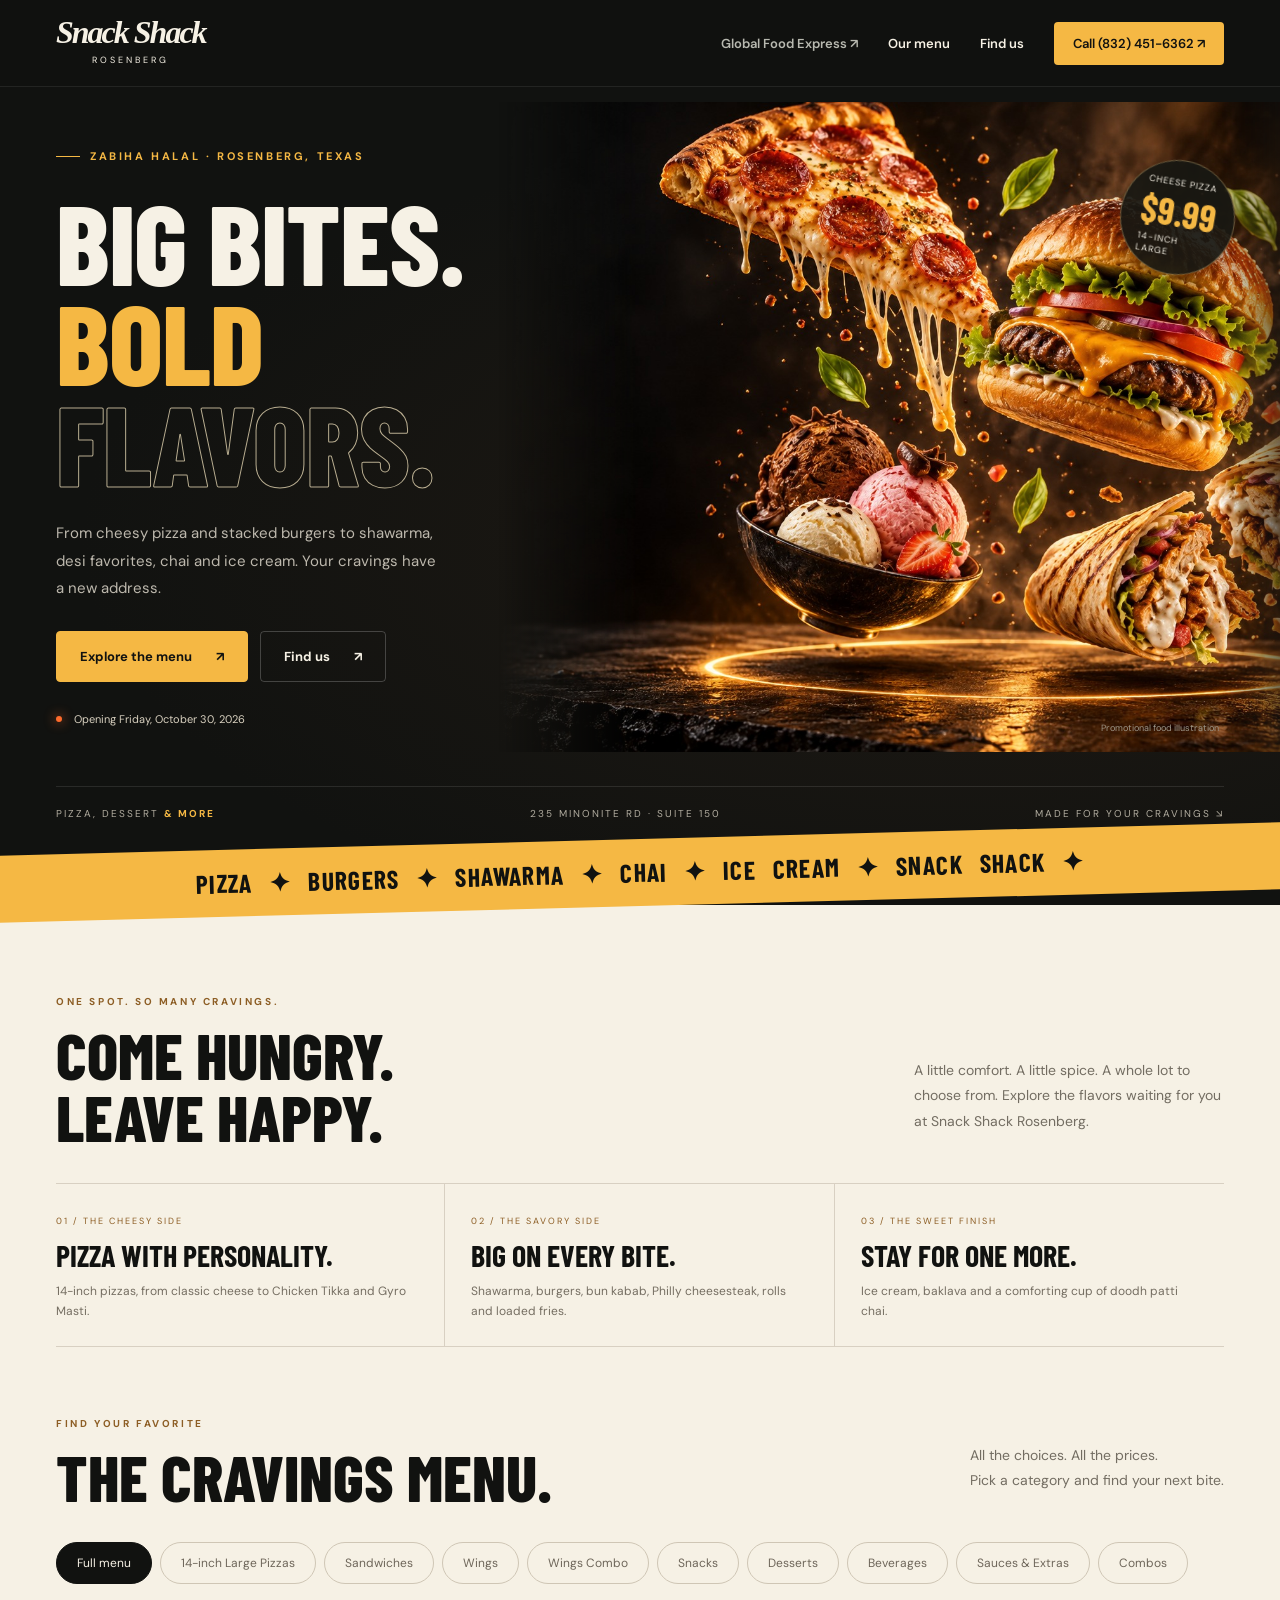
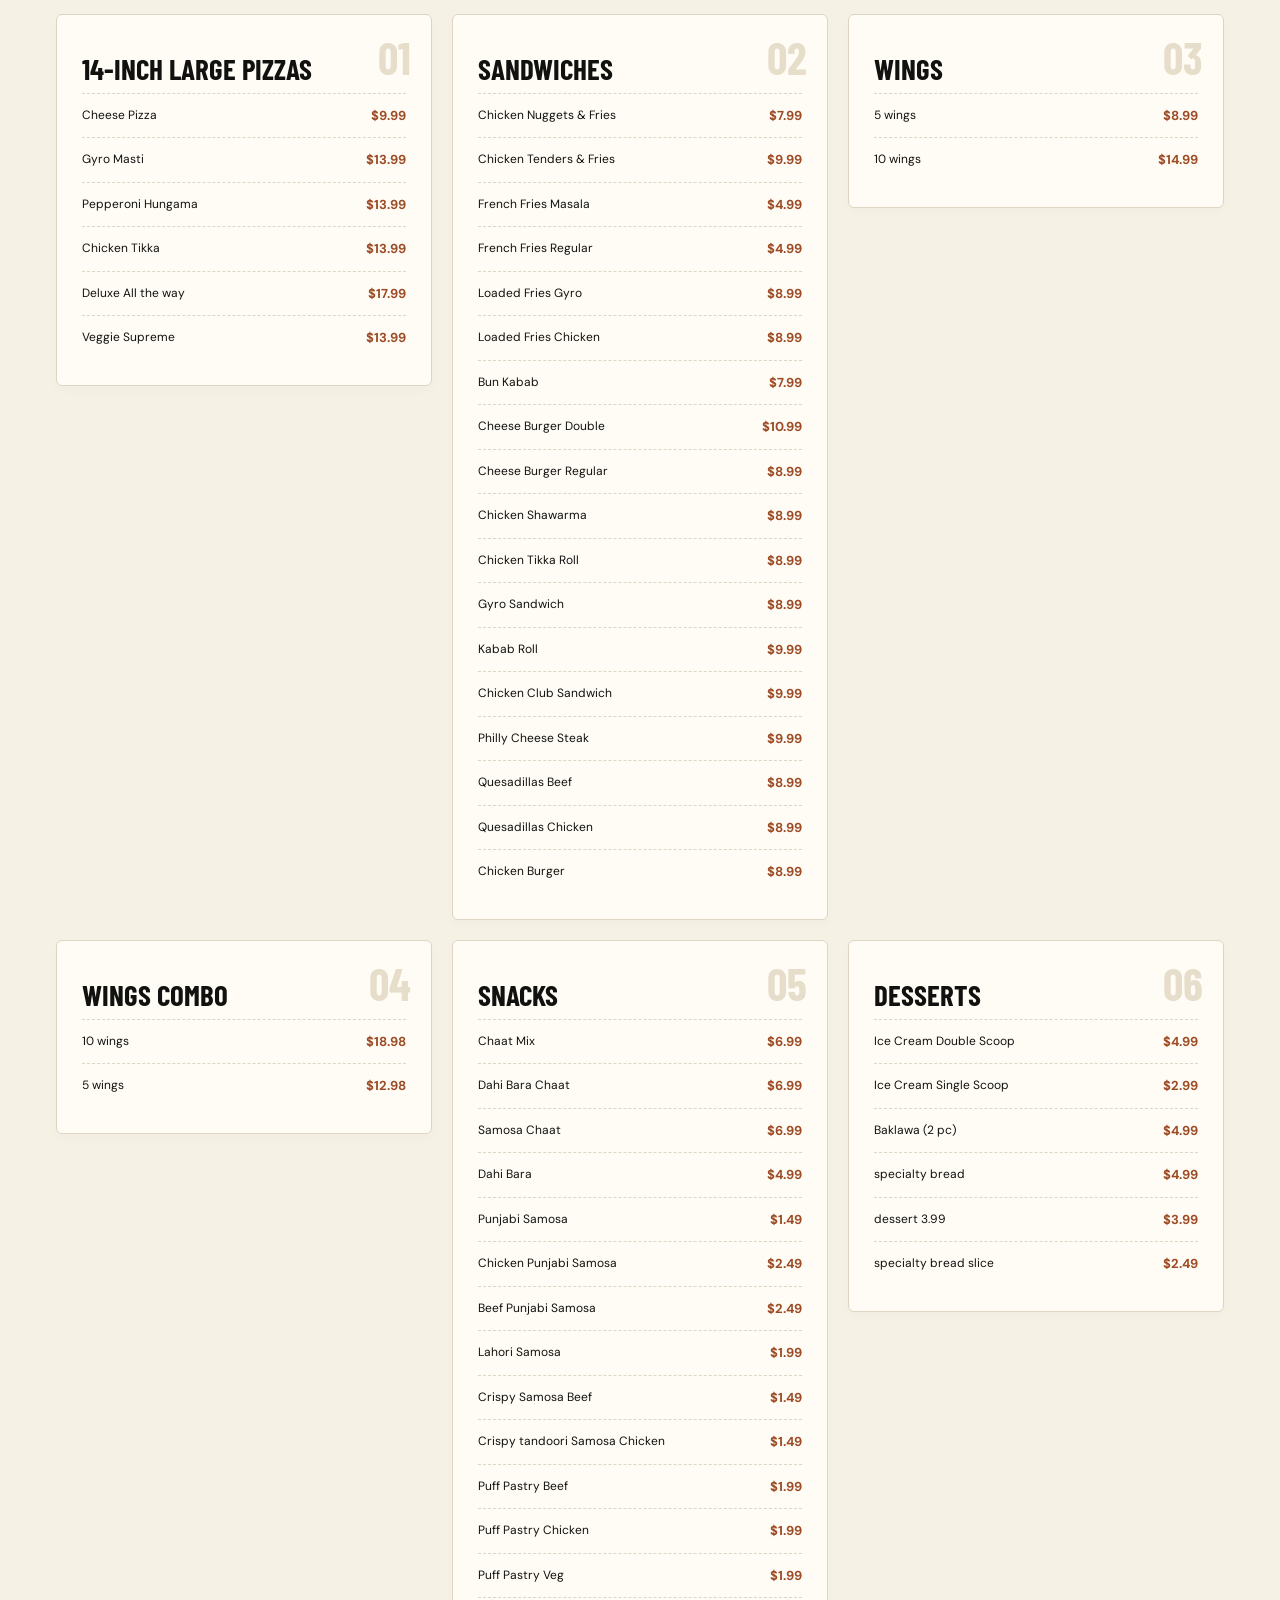
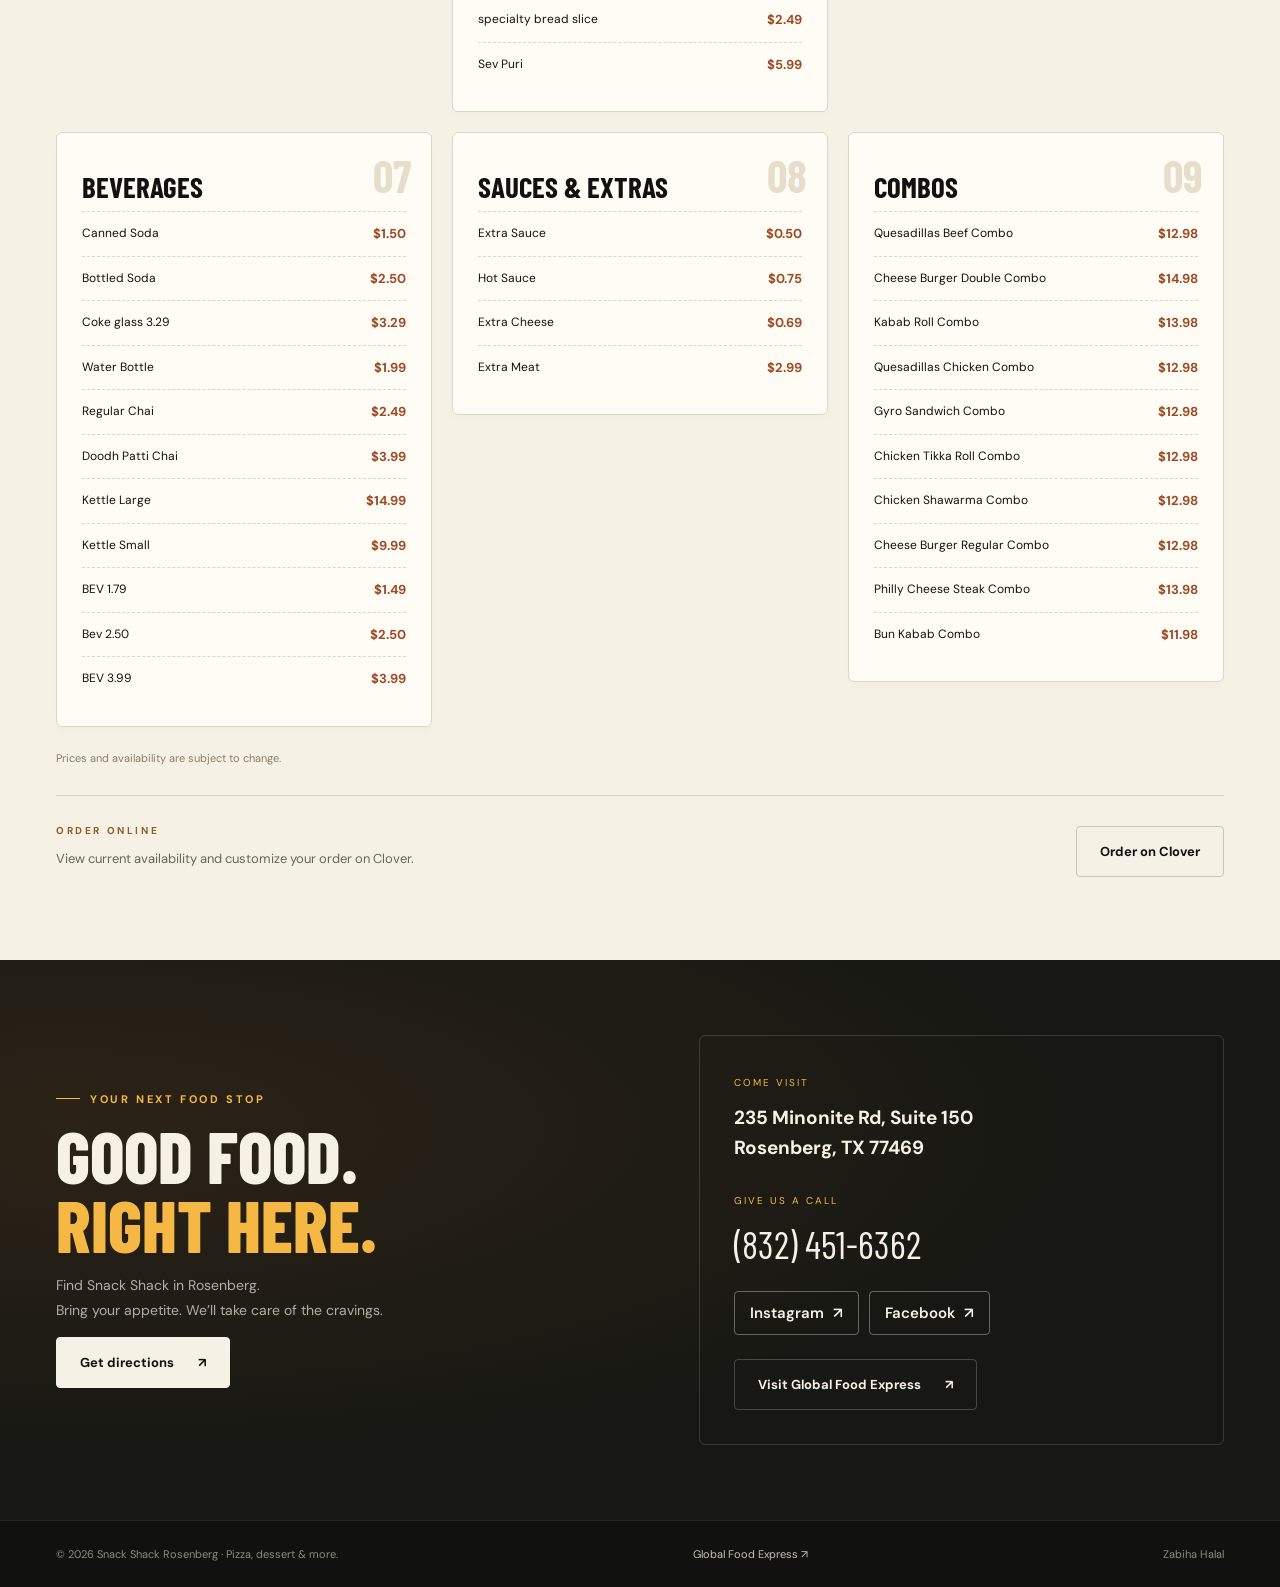
==== commit 2c915b40: "Add files via upload" ====
--- a/snackshack/index.html
+++ b/snackshack/index.html
@@ -1,7 +1,107 @@
 <!doctype html><html lang="en"><head><meta charset="utf-8"><meta name="viewport" content="width=device-width,initial-scale=1"><meta name="theme-color" content="#111210"><title>Snack Shack Rosenberg | Pizza, Burgers, Shawarma & More</title><meta name="description" content="Explore Snack Shack Rosenberg: Zabiha Halal pizza, burgers, shawarma, desi snacks, chai and ice cream. View the full menu and prices at 235 Minonite Rd, Suite 150."><link rel="canonical" href="https://globalfoodexpress.com/snackshack/"><style>
 @import url('https://fonts.googleapis.com/css2?family=Barlow+Condensed:wght@600;700;800;900&family=DM+Sans:wght@400;500;600;700&display=swap');
 :root{--ink:#111210;--paper:#f6f1e5;--gold:#f5b844;--orange:#ff6b2c;--muted:#afa99d;--green:#174d38}*{box-sizing:border-box}html{scroll-behavior:smooth;scroll-padding-top:95px}body{overflow-x:clip;margin:0;background:var(--ink);color:var(--paper);font-family:'DM Sans',Arial,sans-serif}a{color:inherit;text-decoration:none}button{font:inherit}button,a{-webkit-tap-highlight-color:transparent}a:focus-visible,button:focus-visible{outline:3px solid var(--orange);outline-offset:4px}.wrap{max-width:1240px;margin:auto;padding:0 36px}.nav{position:sticky;top:0;z-index:20;background:#111210f5;border-bottom:1px solid #ffffff14;backdrop-filter:blur(15px)}.nav-in{height:86px;display:flex;align-items:center;justify-content:space-between;gap:24px}.brand{font-family:Georgia,serif;font-style:italic;font-weight:900;font-size:32px;line-height:.79;letter-spacing:-2px}.brand small{display:block;font:9px 'DM Sans',Arial;letter-spacing:3px;padding-top:9px;text-align:center}.nav-links{display:flex;align-items:center;gap:30px;font-size:13px;font-weight:600}.parent{color:#b8b9b0}.nav-order{background:var(--gold);color:var(--ink);padding:13px 19px;border-radius:4px}.hero{overflow:hidden;position:relative;min-height:710px;background:radial-gradient(ellipse at 75% 60%,#3b291a55,transparent 65%)}.hero-in{min-height:670px;display:grid;grid-template-columns:1fr 1.15fr;align-items:center;position:relative}.hero-copy{z-index:3;position:relative;padding:62px 0 60px;pointer-events:none}.hero-copy a{pointer-events:auto}.eyebrow{display:flex;align-items:center;gap:10px;font-size:11px;text-transform:uppercase;letter-spacing:2.6px;font-weight:700;color:var(--gold)}.eyebrow:before{content:'';width:24px;height:1px;background:currentColor}h1{font-family:'Barlow Condensed','Arial Narrow',Impact,sans-serif;font-size:clamp(72px,8.8vw,126px);font-weight:800;letter-spacing:-1px;line-height:.89;margin:28px 0}h1 em{color:var(--gold);font-style:normal}h1 .outline{color:transparent;-webkit-text-stroke:1px #fff0c8b3}.hero-copy>p{color:#bdb8ad;max-width:380px;font-size:15px;line-height:1.85;margin:24px 0 28px}.actions{display:flex;gap:12px;flex-wrap:wrap}.btn{display:inline-flex;align-items:center;justify-content:center;gap:24px;padding:16px 23px;font-weight:700;font-size:13px;border-radius:4px;border:1px solid #ffffff35;transition:transform .2s,background .2s}.btn:hover{transform:translateY(-3px)}.btn.primary{background:var(--gold);border-color:var(--gold);color:var(--ink)}.btn.light{background:var(--paper);color:var(--ink);border-color:var(--paper)}.hero-art{position:absolute;right:-95px;top:15px;width:820px;height:650px;margin:0;z-index:1;perspective:1000px}.hero-art img{width:100%;height:100%;object-fit:cover;mask-image:linear-gradient(to right,transparent,black 17%,black 88%,transparent);-webkit-mask-image:linear-gradient(to right,transparent,black 17%,black 88%,transparent);transition:transform .4s;will-change:transform}.hero-art figcaption{position:absolute;bottom:18px;right:100px;font-size:9px;color:#9e9688}.price-badge{position:absolute;right:84px;top:58px;border:1px solid #d6b77b66;background:#171712ed;padding:17px 20px;border-radius:50%;width:115px;height:115px;display:flex;align-items:center;justify-content:center;flex-direction:column;transform:rotate(10deg);z-index:4;box-shadow:0 16px 35px #0006}.price-badge small{font-size:9px;letter-spacing:1px;text-transform:uppercase}.price-badge b{font-family:'Barlow Condensed',Impact;font-size:38px;color:var(--gold)}.opening{display:flex;gap:12px;align-items:center;margin-top:30px;color:#d8d0bf;font-size:11px}.opening i{display:inline-block;width:6px;height:6px;border-radius:50%;background:var(--orange);box-shadow:0 0 12px #ff6b2c}.hero-bottom{display:flex;justify-content:space-between;border-top:1px solid #ffffff1a;padding:20px 0;color:#b1ac9f;font-size:10px;letter-spacing:2px;text-transform:uppercase}.hero-bottom strong{color:var(--gold)}.ticker{overflow:hidden;white-space:nowrap;background:var(--gold);color:var(--ink);padding:17px 0;transform:rotate(-1.5deg) scale(1.03);position:relative;z-index:4;font-family:'Barlow Condensed',Impact,sans-serif;font-size:25px;font-weight:700;word-spacing:10px;letter-spacing:1px}.ticker span{display:inline-block;min-width:100%;text-align:center}.intro{padding:90px 0 70px;background:var(--paper);color:var(--ink)}.section-head{display:flex;align-items:end;justify-content:space-between;gap:40px;margin-bottom:35px}.kicker{font-size:10px;letter-spacing:2.6px;text-transform:uppercase;color:#8d5e25;font-weight:700}.section-head h2,.visit h2{font-family:'Barlow Condensed',Impact,sans-serif;font-size:65px;font-weight:800;line-height:.96;margin:15px 0 0;text-transform:uppercase}.section-head>p{max-width:310px;color:#736d62;font-size:14px;line-height:1.8}.feature-strip{display:grid;grid-template-columns:repeat(3,1fr);border-top:1px solid #d8d0c2;border-bottom:1px solid #d8d0c2}.feature{padding:24px 26px;border-right:1px solid #d8d0c2}.feature:first-child{padding-left:0}.feature:last-child{border:0}.feature small{color:#8d5e25;letter-spacing:2px;font-size:9px}.feature h3{font-family:'Barlow Condensed',Impact;font-size:30px;margin:8px 0}.feature p{font-size:12px;color:#756e62;line-height:1.7;margin:0}.menu{background:var(--paper);color:var(--ink);padding:0 0 80px}.filters{display:flex;gap:8px;overflow:auto;padding:0 0 30px}.filter{border:1px solid #cfc6b5;white-space:nowrap;padding:12px 20px;border-radius:30px;color:#6e665a;background:transparent;cursor:pointer;font-size:12px}.filter.active{background:var(--ink);color:var(--paper);border-color:var(--ink)}.menu-grid{display:grid;grid-template-columns:repeat(3,minmax(0,1fr));gap:20px;align-items:start}.menu-card{border:1px solid #ded5c5;background:#fffcf5;padding:25px;border-radius:6px;position:relative;box-shadow:0 5px 12px #4b382805;transition:transform .25s,box-shadow .25s}.menu-card:hover{transform:translateY(-4px);box-shadow:0 16px 32px #4b382810}.card-num{font-family:'Barlow Condensed',Impact;font-size:45px;color:#e6ddca;font-weight:700;position:absolute;right:20px;top:15px}.menu-card h3{font-family:'Barlow Condensed',Impact,sans-serif;font-size:29px;line-height:1;margin:14px 40px 10px 0;text-transform:uppercase;position:relative}.card-sub{font-size:11px;color:#8c8070;margin:0 0 18px;line-height:1.6}.dish{display:flex;justify-content:space-between;gap:12px;padding:12px 0;border-top:1px dashed #dfd5c4;font-size:12px;line-height:1.5}.dish b{white-space:nowrap;color:#9c4b25;font-size:13px}.menu-note{font-size:11px;color:#8a7e6b;margin-top:24px}.originals{display:flex;align-items:center;justify-content:space-between;gap:24px;border-top:1px solid #d8d0c2;padding-top:28px;margin-top:30px}.originals p{font-size:13px;color:#6c655a}.originals .btn{border-color:#cfc6b5;color:var(--ink)}details{margin-top:25px}summary{font-size:12px;color:#6c655a;cursor:pointer}details img{width:100%;margin-top:20px;border-radius:6px}.visit{padding:75px 0;background:radial-gradient(ellipse at 5% 30%,#3e2c1b88,transparent 60%),#171813}.visit-grid{display:grid;grid-template-columns:1.1fr 1fr;gap:65px;align-items:center}.visit h2{font-size:72px}.visit h2 em{font-style:normal;color:var(--gold)}.visit p{color:#b4aea1;line-height:1.8;font-size:14px}.visit-details{padding:34px;border:1px solid #ffffff25;border-radius:6px}.visit-details small{color:var(--gold);font-size:10px;letter-spacing:2px;text-transform:uppercase}.visit-details h3{font-size:19px;line-height:1.6;margin:12px 0 24px}.visit-details .phone{font-family:'Barlow Condensed',Impact;font-size:38px;color:var(--paper);display:block;margin:12px 0 24px}.footer{padding:26px 0;border-top:1px solid #ffffff15}.footer-in{display:flex;justify-content:space-between;gap:24px;color:#8e8a7f;font-size:11px}.footer a{color:#c7c1b4}.mobile-order{display:none}[hidden]{display:none!important}@media(min-width:1500px){.hero-art{right:-55px}}@media(max-width:1000px){.hero-art{right:-210px;opacity:.8}.hero-copy{max-width:440px}.menu-grid{grid-template-columns:repeat(2,minmax(0,1fr))}.nav-links{gap:18px}.hero-in{min-height:640px}}@media(max-width:650px){.wrap{padding:0 22px}.nav-in{height:73px}.brand{font-size:27px}.nav-links>a:not(.nav-order){display:none}.nav-order{padding:11px 14px;font-size:11px}.hero{min-height:0}.hero-in{display:block;min-height:950px}.hero-copy{padding:40px 0 0;max-width:100%}.eyebrow{font-size:9px;letter-spacing:2px}h1{font-size:clamp(60px,18vw,74px);margin:23px 0;max-width:100%;white-space:nowrap}.hero-copy>p{max-width:300px;font-size:13px;margin:20px 0}.btn{padding:14px 18px;font-size:12px;gap:16px}.opening{margin-top:22px;font-size:10px}.hero-art{width:590px;height:450px;right:-126px;top:480px;opacity:1}.hero-art img{mask-image:linear-gradient(to bottom,transparent,black 15%,black 87%,transparent);-webkit-mask-image:linear-gradient(to bottom,transparent,black 15%,black 87%,transparent)}.price-badge{right:112px;top:66px;width:88px;height:88px;padding:12px}.price-badge b{font-size:29px}.price-badge small{font-size:7px}.hero-art figcaption{bottom:20px;right:140px}.hero-bottom{gap:15px;font-size:8px;letter-spacing:1px;padding:20px 0}.ticker{font-size:20px;padding:13px 0}.intro{padding:63px 0 40px}.section-head{display:block;margin-bottom:25px}.section-head h2{font-size:52px}.section-head>p{font-size:13px;max-width:100%;margin-top:20px}.feature-strip{grid-template-columns:1fr}.feature{border-right:0;border-bottom:1px solid #d8d0c2;padding:20px 0}.feature h3{font-size:27px}.feature p{font-size:12px}.menu-grid{grid-template-columns:1fr;gap:16px}.menu-card{padding:23px}.dish{font-size:13px}.originals{display:block}.originals .btn{margin-top:10px}.visit{padding:55px 0}.visit-grid{grid-template-columns:1fr;gap:25px}.visit h2{font-size:60px}.visit-details{padding:25px}.footer{padding-bottom:80px}.footer-in{display:block;line-height:2}.mobile-order{display:flex;position:fixed;bottom:0;left:0;right:0;background:var(--gold);z-index:25;justify-content:center;gap:15px;align-items:center;padding:16px;font-size:14px;font-weight:bold;color:var(--ink);padding-bottom:max(16px,env(safe-area-inset-bottom))}}@media(prefers-reduced-motion:reduce){*{scroll-behavior:auto!important;transition:none!important;animation:none!important}}
-.social-pages{display:flex;flex-wrap:wrap;gap:10px;margin:0 0 24px}.social-pages a{display:inline-flex;align-items:center;gap:9px;min-height:44px;padding:0 15px;border:1px solid #ffffff55;border-radius:4px;font-size:15px;font-weight:600}.social-pages a:hover,.social-pages a:focus-visible{color:var(--ink);background:var(--gold)}</style></head><body><header class="nav"><div class="wrap nav-in"><a class="brand" href="#" aria-label="Snack Shack Rosenberg home">Snack Shack<small>ROSENBERG</small></a><nav class="nav-links" aria-label="Main navigation"><a class="parent" href="/">Global Food Express ↗</a><a href="#menu">Our menu</a><a href="#visit">Find us</a><a class="nav-order" href="tel:+18324516362">Call (832) 451-6362 ↗</a></nav></div></header><main><section class="hero"><div class="wrap"><div class="hero-in"><div class="hero-copy"><div class="eyebrow">Zabiha Halal · Rosenberg, Texas</div><h1>BIG BITES.<br><em>BOLD</em><br><span class="outline">FLAVORS.</span></h1><p>From cheesy pizza and stacked burgers to shawarma, desi favorites, chai and ice cream. Your cravings have a new address.</p><div class="actions"><a class="btn primary" href="#menu">Explore the menu <span>↗</span></a><a class="btn" href="#visit">Find us <span>↗</span></a></div><div class="opening"><i></i> Opening Friday, October 30, 2026</div></div><figure class="hero-art" id="food-scene"><img src="assets/hero-illusion.jpg" alt="Promotional artwork of pizza, a cheeseburger, shawarma and ice cream floating above a glowing ring"><div class="price-badge"><small>Cheese pizza</small><b>$9.99</b><small>14-inch large</small></div><figcaption>Promotional food illustration</figcaption></figure></div><div class="hero-bottom"><span>Pizza, dessert <strong>& more</strong></span><span>235 Minonite Rd · Suite 150</span><span>Made for your cravings ↘</span></div></div></section><div class="ticker" aria-hidden="true"><span>PIZZA ✦ BURGERS ✦ SHAWARMA ✦ CHAI ✦ ICE CREAM ✦ SNACK SHACK ✦</span></div><section class="intro"><div class="wrap"><div class="section-head"><div><div class="kicker">One spot. So many cravings.</div><h2>COME HUNGRY.<br>LEAVE HAPPY.</h2></div><p>A little comfort. A little spice. A whole lot to choose from. Explore the flavors waiting for you at Snack Shack Rosenberg.</p></div><div class="feature-strip"><div class="feature"><small>01 / THE CHEESY SIDE</small><h3>PIZZA WITH PERSONALITY.</h3><p>14-inch pizzas, from classic cheese to Chicken Tikka and Gyro Masti.</p></div><div class="feature"><small>02 / THE SAVORY SIDE</small><h3>BIG ON EVERY BITE.</h3><p>Shawarma, burgers, bun kabab, Philly cheesesteak, rolls and loaded fries.</p></div><div class="feature"><small>03 / THE SWEET FINISH</small><h3>STAY FOR ONE MORE.</h3><p>Ice cream, baklava and a comforting cup of doodh patti chai.</p></div></div></div></section><section class="menu" id="menu"><div class="wrap"><div class="section-head"><div><div class="kicker">Find your favorite</div><h2>THE CRAVINGS MENU.</h2></div><p>All the choices. All the prices.<br>Pick a category and find your next bite.</p></div><div class="filters" aria-label="Filter menu"><button type="button" class="filter active" data-filter="all" aria-pressed="true">Full menu</button><button type="button" class="filter " data-filter="pizza" aria-pressed="false">Pizzas</button><button type="button" class="filter " data-filter="sandwich" aria-pressed="false">Sandwiches & more</button><button type="button" class="filter " data-filter="sides" aria-pressed="false">Meal add-ons</button><button type="button" class="filter " data-filter="snacks" aria-pressed="false">Snacks</button><button type="button" class="filter " data-filter="dessert" aria-pressed="false">Desserts</button><button type="button" class="filter " data-filter="drinks" aria-pressed="false">Chai & drinks</button></div><div class="menu-grid"><article class="menu-card" data-category="pizza"><div class="card-num">01</div><h3>Pizzas · 14-inch large</h3><p class="card-sub">14-inch large. Start with a classic.</p><div class="dish-list"><div class="dish"><span>Cheese Pizza</span><b>$9.99</b></div><div class="dish"><span>Add any meat topping</span><b>$2.99</b></div><div class="dish"><span>Add any veg topping</span><b>$1.49</b></div></div></article><article class="menu-card" data-category="pizza"><div class="card-num">02</div><h3>Specialty Pizzas</h3><p class="card-sub">Big flavors, made for sharing.</p><div class="dish-list"><div class="dish"><span>Chicken Tikka</span><b>$13.99</b></div><div class="dish"><span>Gyro Masti</span><b>$13.99</b></div><div class="dish"><span>Pepperoni Hungama</span><b>$13.99</b></div><div class="dish"><span>Veggie Supreme</span><b>$13.99</b></div><div class="dish"><span>Deluxe All the Way</span><b>$17.99</b></div></div></article><article class="menu-card" data-category="sandwich"><div class="card-num">03</div><h3>Sandwiches &amp; More</h3><p class="card-sub">Your next handheld obsession.</p><div class="dish-list"><div class="dish"><span>Gyro Sandwich</span><b>$8.99</b></div><div class="dish"><span>Chicken Shawarma</span><b>$8.99</b></div><div class="dish"><span>Quesadillas (Beef / Chicken)</span><b>$8.99</b></div><div class="dish"><span>Philly Cheese Steak</span><b>$9.99</b></div><div class="dish"><span>Bun Kabab</span><b>$7.99</b></div><div class="dish"><span>Cheese Burger</span><b>$8.99</b></div><div class="dish"><span>Double Cheese Burger</span><b>$10.99</b></div><div class="dish"><span>Kabab Roll</span><b>$8.99</b></div><div class="dish"><span>Chicken Tikka Roll</span><b>$8.99</b></div><div class="dish"><span>French Fries</span><b>$4.99</b></div><div class="dish"><span>Loaded Fries</span><b>$8.99</b></div><div class="dish"><span>Chicken Nuggets and Fries</span><b>$7.99</b></div><div class="dish"><span>Chicken Tenders and Fries</span><b>$9.99</b></div></div></article><article class="menu-card" data-category="sides"><div class="card-num">04</div><h3>Add to Your Meal</h3><p class="card-sub">Make it a meal.</p><div class="dish-list"><div class="dish"><span>Add French Fries</span><b>$2.99</b></div><div class="dish"><span>Add Fries &amp; Soda</span><b>$3.99</b></div></div></article><article class="menu-card" data-category="snacks"><div class="card-num">05</div><h3>Snacks</h3><p class="card-sub">A little spice. A lot of flavor.</p><div class="dish-list"><div class="dish"><span>Mix Chaat</span><b>$5.99</b></div><div class="dish"><span>Punjabi Samosa</span><b>$1.49</b></div><div class="dish"><span>Lahori Samosa</span><b>$1.99</b></div><div class="dish"><span>Samosa (Beef / Chicken)</span><b>$1.49</b></div><div class="dish"><span>Puff Pastry (Veg)</span><b>$1.99</b></div><div class="dish"><span>Puff Pastry (Beef / Chicken)</span><b>$1.99</b></div></div></article><article class="menu-card" data-category="dessert"><div class="card-num">06</div><h3>Desserts</h3><p class="card-sub">Save room for something sweet.</p><div class="dish-list"><div class="dish"><span>Ice Cream Scoop (Single)</span><b>$2.99</b></div><div class="dish"><span>Ice Cream Scoop (Double)</span><b>$4.99</b></div><div class="dish"><span>Baklava (2 pieces)</span><b>$4.99</b></div></div></article><article class="menu-card" data-category="drinks"><div class="card-num">07</div><h3>Beverages</h3><p class="card-sub">Sip, slow down, enjoy.</p><div class="dish-list"><div class="dish"><span>Can Soda</span><b>$1.50</b></div><div class="dish"><span>Water Bottle</span><b>$1.99</b></div><div class="dish"><span>Bottle Soda</span><b>$2.50</b></div><div class="dish"><span>Regular Chai</span><b>$2.49</b></div><div class="dish"><span>Doodh Patti Chai</span><b>$3.99</b></div><div class="dish"><span>Kettle Small</span><b>$9.99</b></div><div class="dish"><span>Kettle Large</span><b>$14.99</b></div></div></article></div><p class="menu-note">Prices and availability are subject to change.</p><div class="originals"><div><div class="kicker">Keep the menu handy</div><p>Take a look at the original menu, or download a copy.</p></div><a class="btn" href="assets/Snack_Shack_Menu.pdf" download>Download menu PDF <span>↓</span></a></div><details><summary>View original menu pages</summary><a href="assets/menu-main.jpg"><img loading="lazy" src="assets/menu-main.jpg" alt="Original pizza and sandwich menu with prices"></a><a href="assets/menu-desserts.jpg"><img loading="lazy" src="assets/menu-desserts.jpg" alt="Original dessert, snack and beverage menu with prices"></a></details></div></section><section class="visit" id="visit"><div class="wrap visit-grid"><div><div class="eyebrow">Your next food stop</div><h2>GOOD FOOD.<br><em>RIGHT HERE.</em></h2><p>Find Snack Shack in Rosenberg.<br>Bring your appetite. We’ll take care of the cravings.</p><a class="btn light" href="https://www.google.com/maps/search/?api=1&amp;query=235+Minonite+Rd+Ste+150+Rosenberg+TX+77469" target="_blank" rel="noopener">Get directions <span>↗</span></a></div><div class="visit-details"><small>Come visit</small><h3>235 Minonite Rd, Suite 150<br>Rosenberg, TX 77469</h3><small>Give us a call</small><a class="phone" href="tel:+18324516362">(832) 451-6362</a><nav class="social-pages" aria-label="Snack Shack social media">
+.social-pages{display:flex;flex-wrap:wrap;gap:10px;margin:0 0 24px}.social-pages a{display:inline-flex;align-items:center;gap:9px;min-height:44px;padding:0 15px;border:1px solid #ffffff55;border-radius:4px;font-size:15px;font-weight:600}.social-pages a:hover,.social-pages a:focus-visible{color:var(--ink);background:var(--gold)}.clover-item{color:inherit;text-decoration:none}.clover-item:hover,.clover-item:focus-visible{text-decoration:underline}</style></head><body><header class="nav"><div class="wrap nav-in"><a class="brand" href="#" aria-label="Snack Shack Rosenberg home">Snack Shack<small>ROSENBERG</small></a><nav class="nav-links" aria-label="Main navigation"><a class="parent" href="/">Global Food Express ↗</a><a href="#menu">Our menu</a><a href="#visit">Find us</a><a class="nav-order" href="tel:+18324516362">Call (832) 451-6362 ↗</a></nav></div></header><main><section class="hero"><div class="wrap"><div class="hero-in"><div class="hero-copy"><div class="eyebrow">Zabiha Halal · Rosenberg, Texas</div><h1>BIG BITES.<br><em>BOLD</em><br><span class="outline">FLAVORS.</span></h1><p>From cheesy pizza and stacked burgers to shawarma, desi favorites, chai and ice cream. Your cravings have a new address.</p><div class="actions"><a class="btn primary" href="#menu">Explore the menu <span>↗</span></a><a class="btn" href="#visit">Find us <span>↗</span></a></div><div class="opening"><i></i> Opening Friday, October 30, 2026</div></div><figure class="hero-art" id="food-scene"><img src="assets/hero-illusion.jpg" alt="Promotional artwork of pizza, a cheeseburger, shawarma and ice cream floating above a glowing ring"><div class="price-badge"><small>Cheese pizza</small><b>$9.99</b><small>14-inch large</small></div><figcaption>Promotional food illustration</figcaption></figure></div><div class="hero-bottom"><span>Pizza, dessert <strong>& more</strong></span><span>235 Minonite Rd · Suite 150</span><span>Made for your cravings ↘</span></div></div></section><div class="ticker" aria-hidden="true"><span>PIZZA ✦ BURGERS ✦ SHAWARMA ✦ CHAI ✦ ICE CREAM ✦ SNACK SHACK ✦</span></div><section class="intro"><div class="wrap"><div class="section-head"><div><div class="kicker">One spot. So many cravings.</div><h2>COME HUNGRY.<br>LEAVE HAPPY.</h2></div><p>A little comfort. A little spice. A whole lot to choose from. Explore the flavors waiting for you at Snack Shack Rosenberg.</p></div><div class="feature-strip"><div class="feature"><small>01 / THE CHEESY SIDE</small><h3>PIZZA WITH PERSONALITY.</h3><p>14-inch pizzas, from classic cheese to Chicken Tikka and Gyro Masti.</p></div><div class="feature"><small>02 / THE SAVORY SIDE</small><h3>BIG ON EVERY BITE.</h3><p>Shawarma, burgers, bun kabab, Philly cheesesteak, rolls and loaded fries.</p></div><div class="feature"><small>03 / THE SWEET FINISH</small><h3>STAY FOR ONE MORE.</h3><p>Ice cream, baklava and a comforting cup of doodh patti chai.</p></div></div></div></section><section class="menu" id="menu"><div class="wrap"><div class="section-head"><div><div class="kicker">Find your favorite</div><h2>THE CRAVINGS MENU.</h2></div><p>All the choices. All the prices.<br>Pick a category and find your next bite.</p></div><div class="filters" aria-label="Filter menu"><button type="button" class="filter active" data-filter="all" aria-pressed="true">Full menu</button>
+<button type="button" class="filter" data-filter="menu-1" aria-pressed="false">14-inch Large Pizzas</button>
+<button type="button" class="filter" data-filter="menu-2" aria-pressed="false">Sandwiches</button>
+<button type="button" class="filter" data-filter="menu-3" aria-pressed="false">Wings</button>
+<button type="button" class="filter" data-filter="menu-4" aria-pressed="false">Wings Combo</button>
+<button type="button" class="filter" data-filter="menu-5" aria-pressed="false">Snacks</button>
+<button type="button" class="filter" data-filter="menu-6" aria-pressed="false">Desserts</button>
+<button type="button" class="filter" data-filter="menu-7" aria-pressed="false">Beverages</button>
+<button type="button" class="filter" data-filter="menu-8" aria-pressed="false">Sauces & Extras</button>
+<button type="button" class="filter" data-filter="menu-9" aria-pressed="false">Combos</button></div><div class="menu-grid"><article class="menu-card" data-category="menu-1"><div class="card-num" aria-hidden="true">01</div><h3>14-inch Large Pizzas</h3><div class="dish-list">
+<div class="dish"><span><a class="clover-item" href="https://snackshackrosenberg.cloveronline.com/menu/cheese-pizza-4RAYEGDPAYJMP?menu=allday">Cheese Pizza</a></span><b>$9.99</b></div>
+<div class="dish"><span><a class="clover-item" href="https://snackshackrosenberg.cloveronline.com/menu/gyro-masti-DAHGH64XMT5NT?menu=allday">Gyro Masti</a></span><b>$13.99</b></div>
+<div class="dish"><span><a class="clover-item" href="https://snackshackrosenberg.cloveronline.com/menu/pepperoni-hungama-WZZ0QK3FY0974?menu=allday">Pepperoni Hungama</a></span><b>$13.99</b></div>
+<div class="dish"><span><a class="clover-item" href="https://snackshackrosenberg.cloveronline.com/menu/chicken-tikka-38NT9K45KZAT8?menu=allday">Chicken Tikka</a></span><b>$13.99</b></div>
+<div class="dish"><span><a class="clover-item" href="https://snackshackrosenberg.cloveronline.com/menu/deluxe-all-the-way-P0REY1JHRNE2R?menu=allday">Deluxe All the way</a></span><b>$17.99</b></div>
+<div class="dish"><span><a class="clover-item" href="https://snackshackrosenberg.cloveronline.com/menu/veggie-supreme-Q383K8XR68WHC?menu=allday">Veggie Supreme</a></span><b>$13.99</b></div>
+</div></article>
+<article class="menu-card" data-category="menu-2"><div class="card-num" aria-hidden="true">02</div><h3>Sandwiches</h3><div class="dish-list">
+<div class="dish"><span><a class="clover-item" href="https://snackshackrosenberg.cloveronline.com/menu/chicken-nuggets-fries-6B2HWD5FMD4R6?menu=allday">Chicken Nuggets &amp; Fries</a></span><b>$7.99</b></div>
+<div class="dish"><span><a class="clover-item" href="https://snackshackrosenberg.cloveronline.com/menu/chicken-tenders-fries-NFW97D5H7VSRA?menu=allday">Chicken Tenders &amp; Fries</a></span><b>$9.99</b></div>
+<div class="dish"><span><a class="clover-item" href="https://snackshackrosenberg.cloveronline.com/menu/french-fries-masala-HH7NFAD4R9X84?menu=allday">French Fries Masala</a></span><b>$4.99</b></div>
+<div class="dish"><span><a class="clover-item" href="https://snackshackrosenberg.cloveronline.com/menu/french-fries-regular-935CNEY7YBXV6?menu=allday">French Fries Regular</a></span><b>$4.99</b></div>
+<div class="dish"><span><a class="clover-item" href="https://snackshackrosenberg.cloveronline.com/menu/loaded-fries-gyro-8540TSN0PGK9C?menu=allday">Loaded Fries Gyro</a></span><b>$8.99</b></div>
+<div class="dish"><span><a class="clover-item" href="https://snackshackrosenberg.cloveronline.com/menu/loaded-fries-chicken-D79BSYRE1Z220?menu=allday">Loaded Fries Chicken</a></span><b>$8.99</b></div>
+<div class="dish"><span><a class="clover-item" href="https://snackshackrosenberg.cloveronline.com/menu/bun-kabab-0ES8BWKY1EG30?menu=allday">Bun Kabab</a></span><b>$7.99</b></div>
+<div class="dish"><span><a class="clover-item" href="https://snackshackrosenberg.cloveronline.com/menu/cheese-burger-double-VJV95EGP1Q9BR?menu=allday">Cheese Burger Double</a></span><b>$10.99</b></div>
+<div class="dish"><span><a class="clover-item" href="https://snackshackrosenberg.cloveronline.com/menu/cheese-burger-regular-17MB2T5VGS3NY?menu=allday">Cheese Burger Regular</a></span><b>$8.99</b></div>
+<div class="dish"><span><a class="clover-item" href="https://snackshackrosenberg.cloveronline.com/menu/chicken-shawarma-DT7FDVRHA0TJ0?menu=allday">Chicken Shawarma</a></span><b>$8.99</b></div>
+<div class="dish"><span><a class="clover-item" href="https://snackshackrosenberg.cloveronline.com/menu/chicken-tikka-roll-0KK3VCJW9MA5T?menu=allday">Chicken Tikka Roll</a></span><b>$8.99</b></div>
+<div class="dish"><span><a class="clover-item" href="https://snackshackrosenberg.cloveronline.com/menu/gyro-sandwich-Q15Q5XW1RD6RE?menu=allday">Gyro Sandwich</a></span><b>$8.99</b></div>
+<div class="dish"><span><a class="clover-item" href="https://snackshackrosenberg.cloveronline.com/menu/kabab-roll-DN4YN55CMFHZG?menu=allday">Kabab Roll</a></span><b>$9.99</b></div>
+<div class="dish"><span>Chicken Club Sandwich</span><b>$9.99</b></div>
+<div class="dish"><span><a class="clover-item" href="https://snackshackrosenberg.cloveronline.com/menu/philly-cheese-steak-PPJBEKZJQB7HR?menu=allday">Philly Cheese Steak</a></span><b>$9.99</b></div>
+<div class="dish"><span><a class="clover-item" href="https://snackshackrosenberg.cloveronline.com/menu/quesadillas-beef-9MYNZ9PT57DVE?menu=allday">Quesadillas Beef</a></span><b>$8.99</b></div>
+<div class="dish"><span><a class="clover-item" href="https://snackshackrosenberg.cloveronline.com/menu/quesadillas-chicken-BFJ6G8PSH0MKC?menu=allday">Quesadillas Chicken</a></span><b>$8.99</b></div>
+<div class="dish"><span><a class="clover-item" href="https://snackshackrosenberg.cloveronline.com/menu/chicken-burger-V44Z56HHM05VY?menu=allday">Chicken Burger</a></span><b>$8.99</b></div>
+</div></article>
+<article class="menu-card" data-category="menu-3"><div class="card-num" aria-hidden="true">03</div><h3>Wings</h3><div class="dish-list">
+<div class="dish"><span><a class="clover-item" href="https://snackshackrosenberg.cloveronline.com/menu/5-wings-R9AB3A5ZBVDEW?menu=allday">5 wings</a></span><b>$8.99</b></div>
+<div class="dish"><span><a class="clover-item" href="https://snackshackrosenberg.cloveronline.com/menu/10-wings-3074F89NQ0X8E?menu=allday">10 wings </a></span><b>$14.99</b></div>
+</div></article>
+<article class="menu-card" data-category="menu-4"><div class="card-num" aria-hidden="true">04</div><h3>Wings Combo</h3><div class="dish-list">
+<div class="dish"><span><a class="clover-item" href="https://snackshackrosenberg.cloveronline.com/menu/10-wings-M8S8P5QE91Y1C?menu=allday">10 wings</a></span><b>$18.98</b></div>
+<div class="dish"><span><a class="clover-item" href="https://snackshackrosenberg.cloveronline.com/menu/5-wings-NK3YC5VVH5DM4?menu=allday">5 wings</a></span><b>$12.98</b></div>
+</div></article>
+<article class="menu-card" data-category="menu-5"><div class="card-num" aria-hidden="true">05</div><h3>Snacks</h3><div class="dish-list">
+<div class="dish"><span><a class="clover-item" href="https://snackshackrosenberg.cloveronline.com/menu/chaat-mix-7VZE0JD59CM0W?menu=allday">Chaat Mix </a></span><b>$6.99</b></div>
+<div class="dish"><span><a class="clover-item" href="https://snackshackrosenberg.cloveronline.com/menu/chaat-dahi-bhalla-PBXP5MZ43MJXW?menu=allday">Dahi Bara Chaat</a></span><b>$6.99</b></div>
+<div class="dish"><span><a class="clover-item" href="https://snackshackrosenberg.cloveronline.com/menu/chaat-samosa-BT928C4N0KBY8?menu=allday">Samosa Chaat</a></span><b>$6.99</b></div>
+<div class="dish"><span><a class="clover-item" href="https://snackshackrosenberg.cloveronline.com/menu/dahi-bhalla-VMG9Z8WQWTRJC?menu=allday">Dahi Bara</a></span><b>$4.99</b></div>
+<div class="dish"><span><a class="clover-item" href="https://snackshackrosenberg.cloveronline.com/menu/punjabi-samosa-GC2Z36B68NXPC?menu=allday">Punjabi Samosa</a></span><b>$1.49</b></div>
+<div class="dish"><span><a class="clover-item" href="https://snackshackrosenberg.cloveronline.com/menu/chicken-punjabi-samosa-2RMY7FPMMVXFC?menu=allday">Chicken Punjabi Samosa</a></span><b>$2.49</b></div>
+<div class="dish"><span><a class="clover-item" href="https://snackshackrosenberg.cloveronline.com/menu/beef-punjabi-samosa-9Z2Q9N2QZJ44C?menu=allday">Beef Punjabi Samosa</a></span><b>$2.49</b></div>
+<div class="dish"><span><a class="clover-item" href="https://snackshackrosenberg.cloveronline.com/menu/lahori-samosa-FHF63MG1VP7YY?menu=allday">Lahori Samosa</a></span><b>$1.99</b></div>
+<div class="dish"><span><a class="clover-item" href="https://snackshackrosenberg.cloveronline.com/menu/crispy-samosa-beef-70DX46PTS8JY0?menu=allday">Crispy Samosa Beef</a></span><b>$1.49</b></div>
+<div class="dish"><span><a class="clover-item" href="https://snackshackrosenberg.cloveronline.com/menu/crispy-tandoori-samosa-chicken-1WSF09C3A8VRR?menu=allday">Crispy tandoori Samosa Chicken</a></span><b>$1.49</b></div>
+<div class="dish"><span><a class="clover-item" href="https://snackshackrosenberg.cloveronline.com/menu/puff-pastry-beef-8VZGEFA14TQ4M?menu=allday">Puff Pastry Beef</a></span><b>$1.99</b></div>
+<div class="dish"><span><a class="clover-item" href="https://snackshackrosenberg.cloveronline.com/menu/puff-pastry-chicken-1EJTK1ET77WJE?menu=allday">Puff Pastry Chicken</a></span><b>$1.99</b></div>
+<div class="dish"><span><a class="clover-item" href="https://snackshackrosenberg.cloveronline.com/menu/puff-pastry-veg-XRVY3B0B3AD4P?menu=allday">Puff Pastry Veg</a></span><b>$1.99</b></div>
+<div class="dish"><span><a class="clover-item" href="https://snackshackrosenberg.cloveronline.com/menu/specialty-bread-slice-KZP7KNDGPP0P6?menu=allday">specialty bread slice</a></span><b>$2.49</b></div>
+<div class="dish"><span><a class="clover-item" href="https://snackshackrosenberg.cloveronline.com/menu/sev-puri-KCA3M9EP934FY?menu=allday">Sev Puri</a></span><b>$5.99</b></div>
+</div></article>
+<article class="menu-card" data-category="menu-6"><div class="card-num" aria-hidden="true">06</div><h3>Desserts</h3><div class="dish-list">
+<div class="dish"><span><a class="clover-item" href="https://snackshackrosenberg.cloveronline.com/menu/ice-cream-double-scoop-V7KD1P7KG7BCC?menu=allday">Ice Cream Double Scoop</a></span><b>$4.99</b></div>
+<div class="dish"><span><a class="clover-item" href="https://snackshackrosenberg.cloveronline.com/menu/ice-cream-single-scoop-F812TAJVW068M?menu=allday">Ice Cream Single Scoop</a></span><b>$2.99</b></div>
+<div class="dish"><span><a class="clover-item" href="https://snackshackrosenberg.cloveronline.com/menu/baklawa-2-pc-Y8MZM41G1EEA4?menu=allday">Baklawa (2 pc)</a></span><b>$4.99</b></div>
+<div class="dish"><span><a class="clover-item" href="https://snackshackrosenberg.cloveronline.com/menu/specialty-bread-WDNAWWYJYREV2?menu=allday">specialty bread</a></span><b>$4.99</b></div>
+<div class="dish"><span><a class="clover-item" href="https://snackshackrosenberg.cloveronline.com/menu/dessert-399-GBT43HF9H9BG6?menu=allday">dessert 3.99</a></span><b>$3.99</b></div>
+<div class="dish"><span><a class="clover-item" href="https://snackshackrosenberg.cloveronline.com/menu/specialty-bread-slice-KZP7KNDGPP0P6?menu=allday">specialty bread slice</a></span><b>$2.49</b></div>
+</div></article>
+<article class="menu-card" data-category="menu-7"><div class="card-num" aria-hidden="true">07</div><h3>Beverages</h3><div class="dish-list">
+<div class="dish"><span><a class="clover-item" href="https://snackshackrosenberg.cloveronline.com/menu/canned-soda-287M09VS727E6?menu=allday">Canned Soda</a></span><b>$1.50</b></div>
+<div class="dish"><span><a class="clover-item" href="https://snackshackrosenberg.cloveronline.com/menu/bottled-soda-7T5YRHFP833VY?menu=allday">Bottled Soda</a></span><b>$2.50</b></div>
+<div class="dish"><span><a class="clover-item" href="https://snackshackrosenberg.cloveronline.com/menu/coke-glass-329-2H8R7NZ24BAJ8?menu=allday">Coke glass 3.29</a></span><b>$3.29</b></div>
+<div class="dish"><span><a class="clover-item" href="https://snackshackrosenberg.cloveronline.com/menu/water-bottle-ZF3TN9DYA11YE?menu=allday">Water Bottle</a></span><b>$1.99</b></div>
+<div class="dish"><span><a class="clover-item" href="https://snackshackrosenberg.cloveronline.com/menu/regular-chai-BP0Y2BAXQA43P?menu=allday">Regular Chai</a></span><b>$2.49</b></div>
+<div class="dish"><span><a class="clover-item" href="https://snackshackrosenberg.cloveronline.com/menu/doodh-patti-chai-V6A89E9ME8EBA?menu=allday">Doodh Patti Chai</a></span><b>$3.99</b></div>
+<div class="dish"><span><a class="clover-item" href="https://snackshackrosenberg.cloveronline.com/menu/kettle-large-PNTFQX52NMW1C?menu=allday">Kettle Large</a></span><b>$14.99</b></div>
+<div class="dish"><span><a class="clover-item" href="https://snackshackrosenberg.cloveronline.com/menu/kettle-small-CW5MZNBZ10X72?menu=allday">Kettle Small</a></span><b>$9.99</b></div>
+<div class="dish"><span><a class="clover-item" href="https://snackshackrosenberg.cloveronline.com/menu/bev-179-3TG6CTHBD6J9R?menu=allday">BEV 1.79</a></span><b>$1.49</b></div>
+<div class="dish"><span><a class="clover-item" href="https://snackshackrosenberg.cloveronline.com/menu/bev-250-5TT0YS63XF9S0?menu=allday">Bev 2.50</a></span><b>$2.50</b></div>
+<div class="dish"><span><a class="clover-item" href="https://snackshackrosenberg.cloveronline.com/menu/bev-399-ZRXWHPHVK2SV0?menu=allday">BEV 3.99</a></span><b>$3.99</b></div>
+</div></article>
+<article class="menu-card" data-category="menu-8"><div class="card-num" aria-hidden="true">08</div><h3>Sauces & Extras</h3><div class="dish-list">
+<div class="dish"><span><a class="clover-item" href="https://snackshackrosenberg.cloveronline.com/menu/extra-sauce-T7179WYY9YW68?menu=allday">Extra Sauce</a></span><b>$0.50</b></div>
+<div class="dish"><span><a class="clover-item" href="https://snackshackrosenberg.cloveronline.com/menu/hot-sauce-BQ58DWS48EET6?menu=allday">Hot Sauce</a></span><b>$0.75</b></div>
+<div class="dish"><span><a class="clover-item" href="https://snackshackrosenberg.cloveronline.com/menu/extra-cheese-7ZGTJKRVH5DXP?menu=allday">Extra Cheese</a></span><b>$0.69</b></div>
+<div class="dish"><span><a class="clover-item" href="https://snackshackrosenberg.cloveronline.com/menu/extra-meat-61FAF248Y4S5T?menu=allday">Extra Meat</a></span><b>$2.99</b></div>
+</div></article>
+<article class="menu-card" data-category="menu-9"><div class="card-num" aria-hidden="true">09</div><h3>Combos</h3><div class="dish-list">
+<div class="dish"><span><a class="clover-item" href="https://snackshackrosenberg.cloveronline.com/menu/quesadillas-beef-combo-2KZNBB3X2XA10?menu=allday">Quesadillas Beef Combo </a></span><b>$12.98</b></div>
+<div class="dish"><span><a class="clover-item" href="https://snackshackrosenberg.cloveronline.com/menu/cheese-burger-double-combo-GP3P3PVYCJHTT?menu=allday">Cheese Burger Double Combo </a></span><b>$14.98</b></div>
+<div class="dish"><span><a class="clover-item" href="https://snackshackrosenberg.cloveronline.com/menu/kabab-roll-combo-F398C10ZH3GAE?menu=allday">Kabab Roll Combo </a></span><b>$13.98</b></div>
+<div class="dish"><span><a class="clover-item" href="https://snackshackrosenberg.cloveronline.com/menu/quesadillas-chicken-combo-5SXSK5TK95C30?menu=allday">Quesadillas Chicken Combo </a></span><b>$12.98</b></div>
+<div class="dish"><span><a class="clover-item" href="https://snackshackrosenberg.cloveronline.com/menu/gyro-sandwich-combo-A5P581EA89BW8?menu=allday">Gyro Sandwich Combo </a></span><b>$12.98</b></div>
+<div class="dish"><span><a class="clover-item" href="https://snackshackrosenberg.cloveronline.com/menu/chicken-tikka-roll-combo-F2X3ESPZAMJQ4?menu=allday">Chicken Tikka Roll Combo </a></span><b>$12.98</b></div>
+<div class="dish"><span><a class="clover-item" href="https://snackshackrosenberg.cloveronline.com/menu/chicken-shawarma-combo-XT04ZFDZQ65A0?menu=allday">Chicken Shawarma Combo </a></span><b>$12.98</b></div>
+<div class="dish"><span><a class="clover-item" href="https://snackshackrosenberg.cloveronline.com/menu/cheese-burger-regular-combo-E1T7SA2T29HSE?menu=allday">Cheese Burger Regular Combo </a></span><b>$12.98</b></div>
+<div class="dish"><span><a class="clover-item" href="https://snackshackrosenberg.cloveronline.com/menu/philly-cheese-steak-combo-5A256QC4639BM?menu=allday">Philly Cheese Steak Combo </a></span><b>$13.98</b></div>
+<div class="dish"><span><a class="clover-item" href="https://snackshackrosenberg.cloveronline.com/menu/bun-kabab-combo-ZS8ZFMEG447MM?menu=allday">Bun Kabab Combo</a></span><b>$11.98</b></div>
+</div></article></div><p class="menu-note">Prices and availability are subject to change.</p><div class="originals"><div><div class="kicker">Order online</div><p>View current availability and customize your order on Clover.</p></div><a class="btn" href="https://snackshackrosenberg.cloveronline.com/menu/all?menu=allday">Order on Clover</a></div></div></section><section class="visit" id="visit"><div class="wrap visit-grid"><div><div class="eyebrow">Your next food stop</div><h2>GOOD FOOD.<br><em>RIGHT HERE.</em></h2><p>Find Snack Shack in Rosenberg.<br>Bring your appetite. We’ll take care of the cravings.</p><a class="btn light" href="https://www.google.com/maps/search/?api=1&amp;query=235+Minonite+Rd+Ste+150+Rosenberg+TX+77469" target="_blank" rel="noopener">Get directions <span>↗</span></a></div><div class="visit-details"><small>Come visit</small><h3>235 Minonite Rd, Suite 150<br>Rosenberg, TX 77469</h3><small>Give us a call</small><a class="phone" href="tel:+18324516362">(832) 451-6362</a><nav class="social-pages" aria-label="Snack Shack social media">
   <a href="https://www.instagram.com/snackshackrosenberg/" target="_blank" rel="noopener noreferrer">Instagram <span aria-hidden="true">↗</span></a>
   <a href="https://www.facebook.com/snackshackrosenberg" target="_blank" rel="noopener noreferrer">Facebook <span aria-hidden="true">↗</span></a>
 </nav><a class="btn" href="/">Visit Global Food Express <span>↗</span></a></div></div></section></main><footer class="footer"><div class="wrap footer-in"><span>© 2026 Snack Shack Rosenberg · Pizza, dessert & more.</span><a href="/">Global Food Express ↗</a><span>Zabiha Halal</span></div></footer><a class="mobile-order" href="tel:+18324516362">Call Snack Shack <span>↗ (832) 451-6362</span></a><script>document.querySelectorAll('[data-filter]').forEach(b=>b.addEventListener('click',()=>{document.querySelectorAll('[data-filter]').forEach(x=>{x.classList.toggle('active',x===b);x.setAttribute('aria-pressed',String(x===b))});document.querySelectorAll('[data-category]').forEach(x=>x.hidden=b.dataset.filter!=='all'&&x.dataset.category!==b.dataset.filter)}));if(matchMedia('(pointer:fine) and (prefers-reduced-motion:no-preference)').matches){const scene=document.querySelector('#food-scene'),im=scene.querySelector('img');scene.addEventListener('pointermove',e=>{const r=scene.getBoundingClientRect(),x=(e.clientX-r.left)/r.width-.5,y=(e.clientY-r.top)/r.height-.5;im.style.transform=`rotateY(${x*5}deg) rotateX(${-y*5}deg) scale(1.025)`});scene.addEventListener('pointerleave',()=>im.style.transform='')}</script></body></html>
